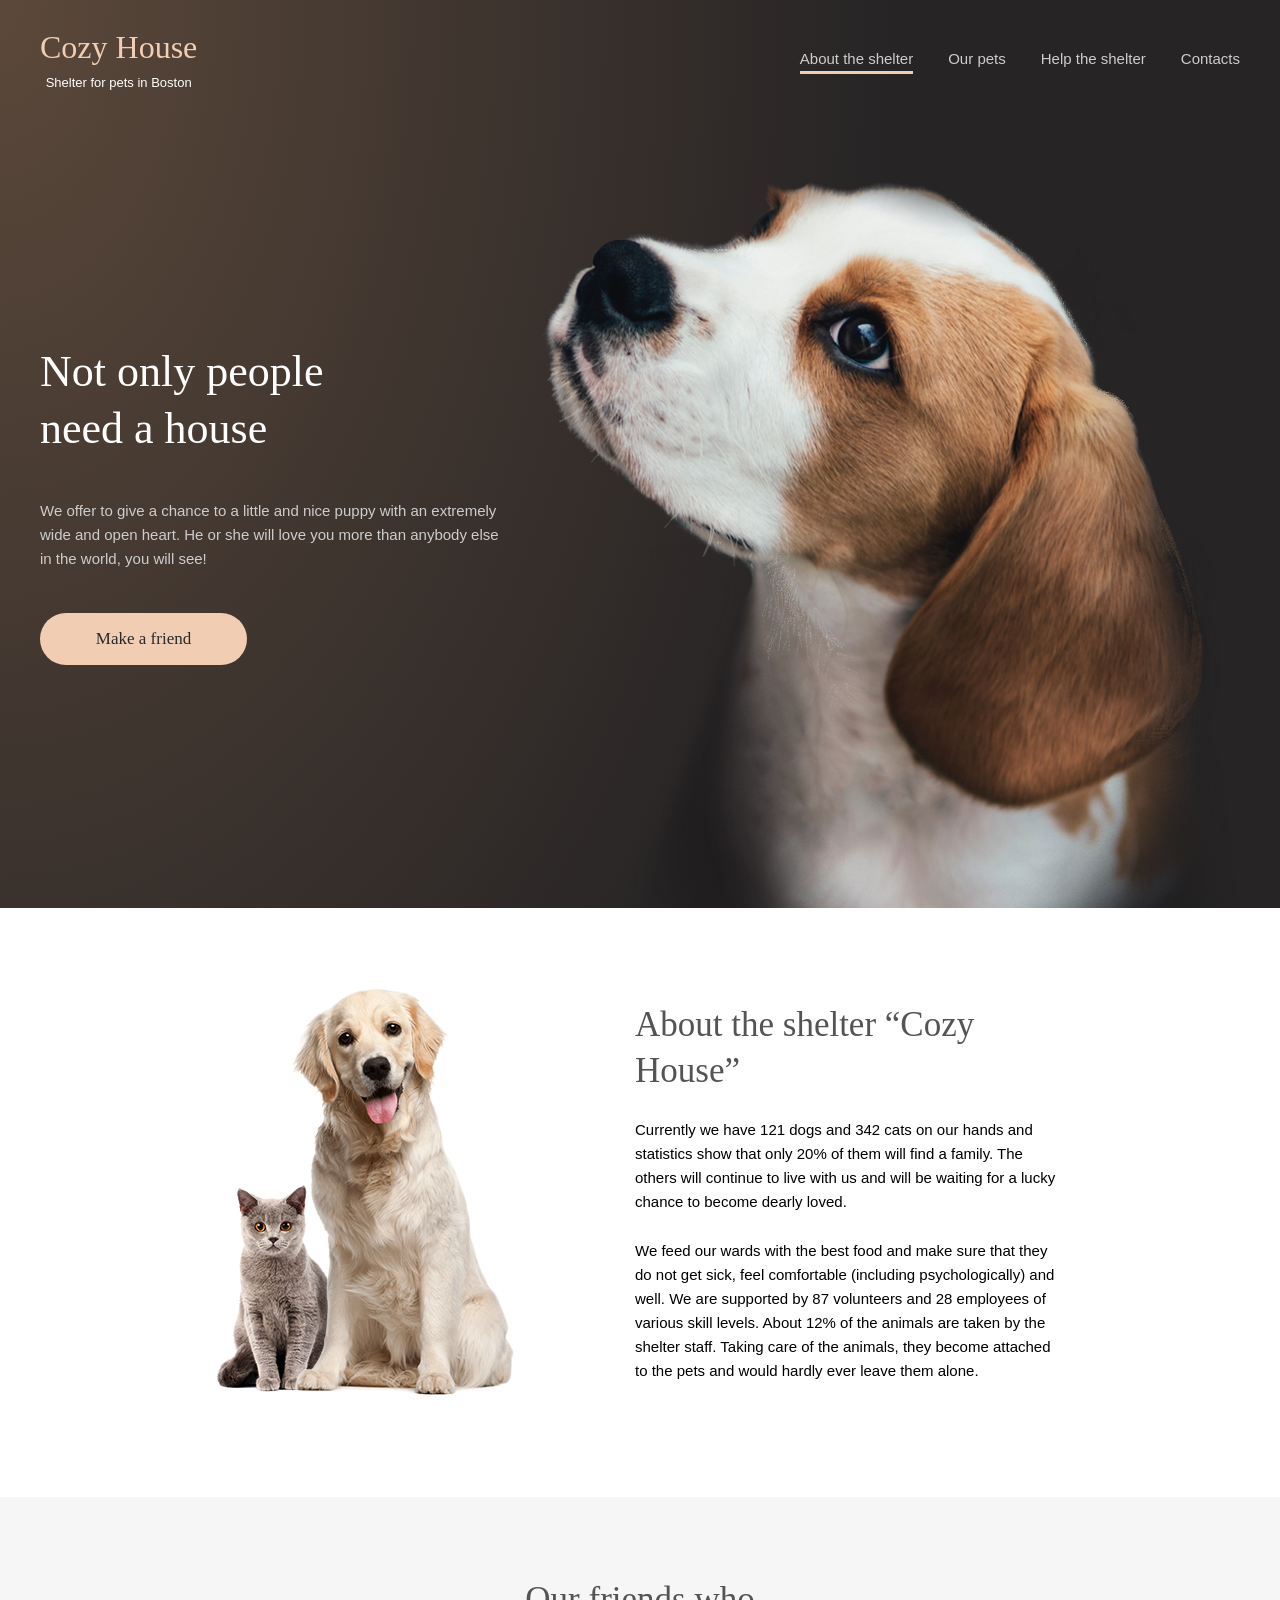
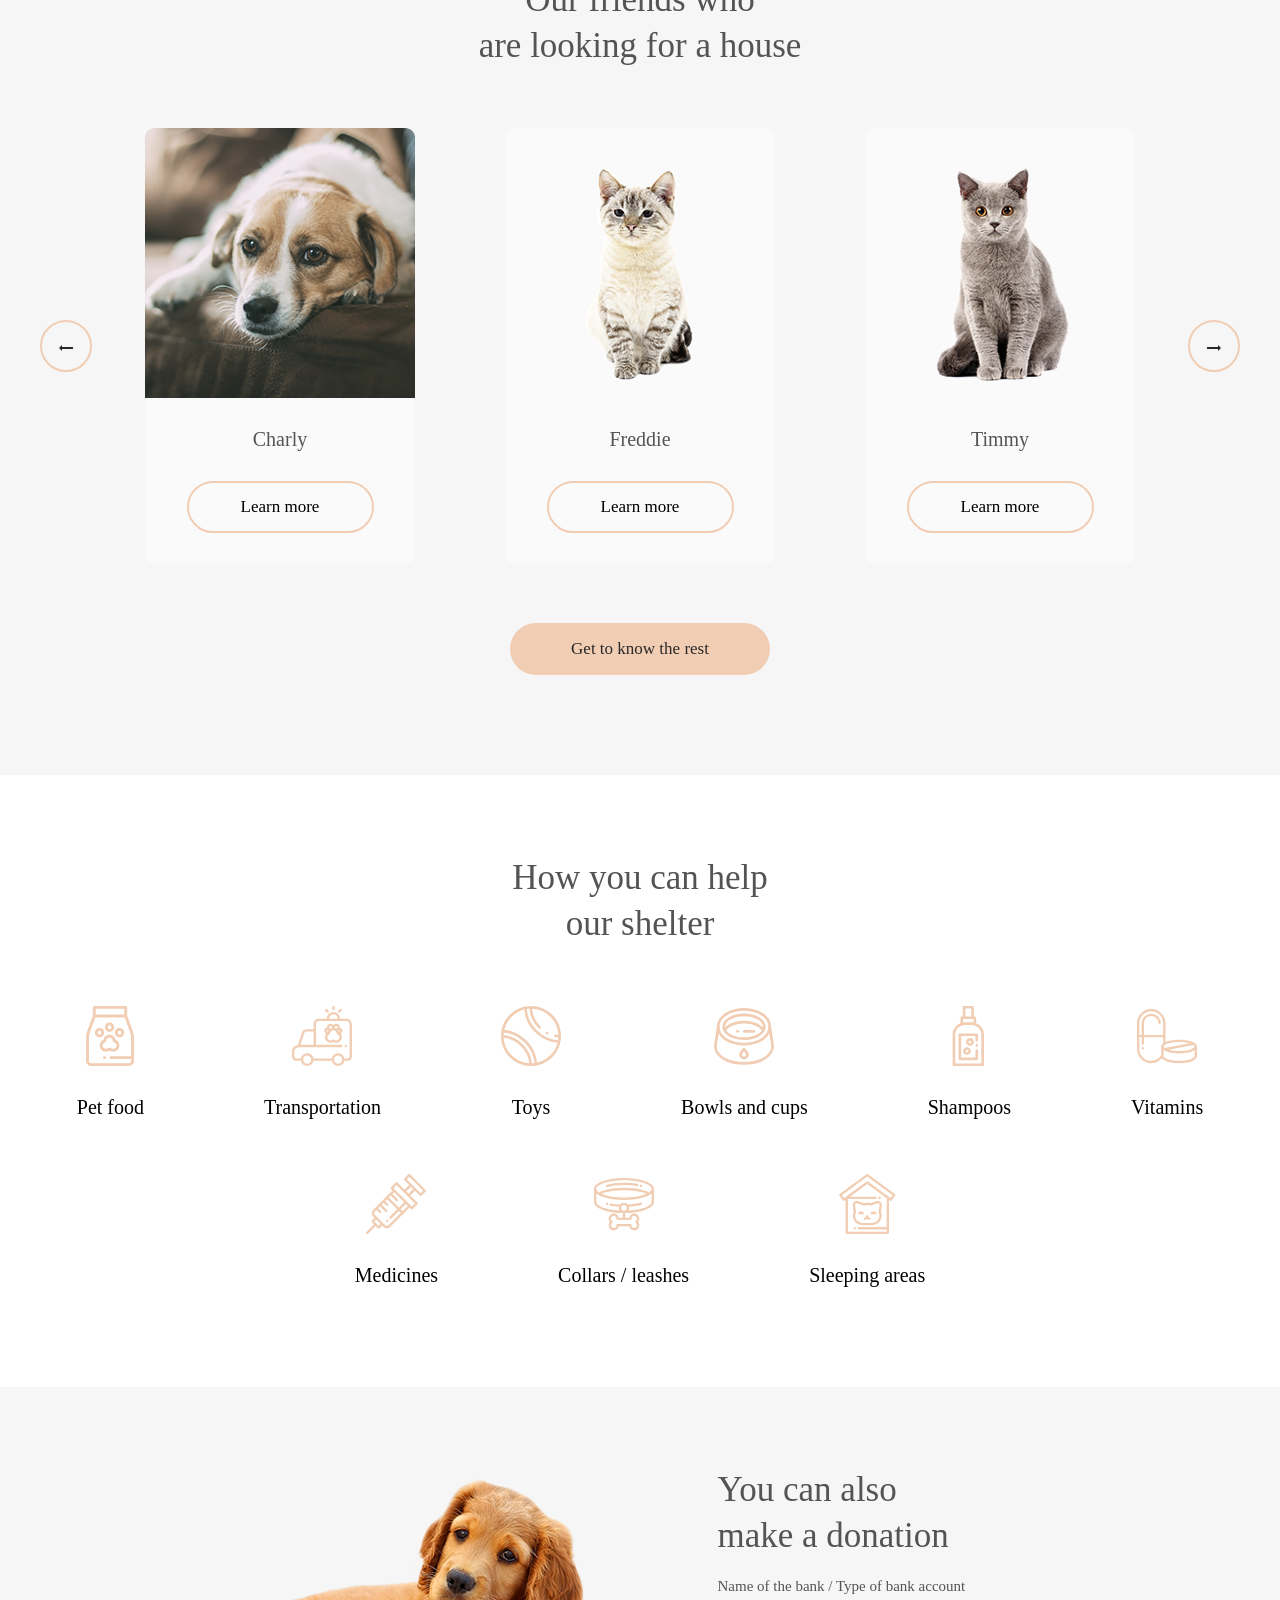
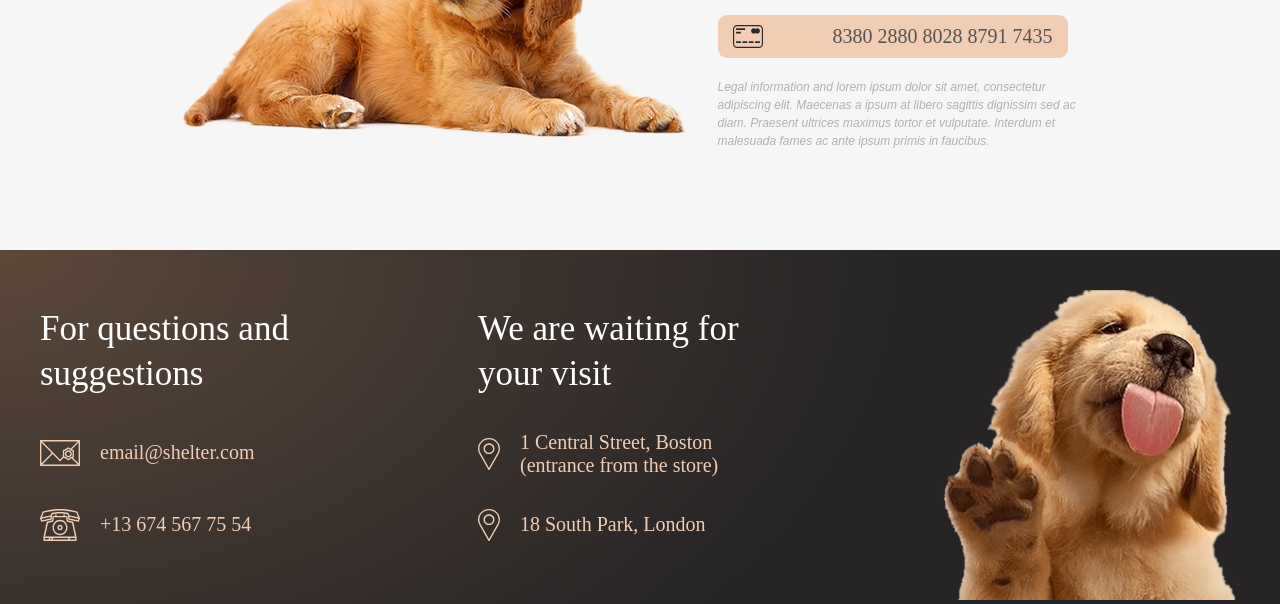
==== shelter/index.html @ b2279470 "fix: burger position updated with Perfect Pixel" ====
<!DOCTYPE html>
<html lang="en">

<head>
    <meta charset="UTF-8">
    <meta name="viewport" content="width=device-width, initial-scale=1.0">
    <title>Home | Shelter (Pavel Halanin)</title>
    <meta name="description" content="Shelter (Pavel Halanin)">
    <meta name="keywords" content="Shelter (Pavel Halanin)">

    <!-- < < < < < < < < FAVICON -->

    <!-- OG -->
    <meta property="og:site_name" content="Shelter (Pavel Halanin)">
    <meta property="og:type" content="website">
    <meta property="og:url" content="/RSSchool_2026Q2_Stage0.5__shelter/shelter/">
    <meta property="og:image" content="./assets/favicon/favicon_256.jpg">
    <meta property="og:title" content="Shelter (Pavel Halanin)">
    <meta property="og:description" content="Shelter (Pavel Halanin)">

    <!-- Twitter -->
    <meta property="twitter:card" content="summary">
    <meta property="twitter:image" content="./assets/favicon/favicon_256.jpg">
    <meta property="twitter:title" content="Shelter (Pavel Halanin)">
    <meta property="twitter:description" content="Shelter (Pavel Halanin)">

    <!-- Facebook -->
    <link rel="image_src" href="./assets/favicon/favicon_256.jpg">

    <!-- Apple -->
    <link rel="apple-touch-icon" sizes="57x57" href="./assets/favicon/favicon_57.png">
    <link rel="apple-touch-icon" sizes="60x60" href="./assets/favicon/favicon_60.png">
    <link rel="apple-touch-icon" sizes="72x72" href="./assets/favicon/favicon_72.png">
    <link rel="apple-touch-icon" sizes="76x76" href="./assets/favicon/favicon_76.png">
    <link rel="apple-touch-icon" sizes="114x114" href="./assets/favicon/favicon_114.png">
    <link rel="apple-touch-icon" sizes="120x120" href="./assets/favicon/favicon_120.png">
    <link rel="apple-touch-icon" sizes="144x144" href="./assets/favicon/favicon_144.png">
    <link rel="apple-touch-icon" sizes="152x152" href="./assets/favicon/favicon_152.png">
    <link rel="apple-touch-icon" sizes="180x180" href="./assets/favicon/favicon_180.png">

    <meta name="apple-mobile-web-app-title" content="Shelter (Pavel Halanin)">

    <link rel="apple-touch-icon-precomposed" href="./assets/favicon/favicon_152.png" sizes="152x152">
    <link rel="apple-touch-icon-precomposed" href="./assets/favicon/favicon_120.png" sizes="120x120">
    <link rel="apple-touch-icon-precomposed" href="./assets/favicon/favicon_76.png" sizes="76x76">
    <link rel="apple-touch-icon-precomposed" href="./assets/favicon/favicon_57.png">

    <!-- Safari -->
    <link rel="mask-icon" href="./assets/favicon/favicon.svg" color="#5bbad5">

    <!--favicon-->

    <link rel="icon" type="image/png" sizes="192x192" href="./assets/favicon/favicon_192.png">
    <link rel="icon" type="image/png" sizes="96x96" href="./assets/favicon/favicon_96.png">
    <link rel="icon" type="image/png" sizes="32x32" href="./assets/favicon/favicon_32.png">
    <link rel="icon" type="image/png" sizes="16x16" href="./assets/favicon/favicon_16.png">
    <link rel="icon" type="image/svg+xml" href="./assets/favicon/favicon.svg">
    <link rel="shortcut icon" type="image/vnd.microsoft.icon" href="./assets/favicon/favicon.svg">
    <meta name="application-name" content="Shelter (Pavel Halanin)">
    <link rel="icon" type="image/x-icon" href="./assets/favicon/favicon.ico">

    <!-- PWA -->
    <link rel="manifest" href="./assets/favicon/manifest.webmanifest">
    <meta name="theme-color" content="#f8f9fa">

    <!-- Microsoft -->
    <meta name="msapplication-config" content="./assets/favicon/ieconfig.xml">
    <meta name="msapplication-TileColor" content="#2d89ef">
    <meta name="msapplication-TileImage" content="./assets/favicon/favicon_144.png">

    <!-- FAVICON > > > > > > > > -->

    <link rel="stylesheet" href="./css/global.css?nocache=2026-06-21_01-40">
    <link rel="stylesheet" href="./css/colors.css?nocache=2026-06-21_01-40">
    <link rel="stylesheet" href="./css/assets.css?nocache=2026-06-29_02-30">

    <link rel="stylesheet" href="./css/media/0320px/1__header.css?nocache=2026-06-29-03-10">
    <link rel="stylesheet" href="./css/media/0768px/1__header.css?nocache=2026-06-29-02-50">
    <link rel="stylesheet" href="./css/media/1280px/1__header.css?nocache=2026-06-29-02-50">

    <link rel="stylesheet" href="./css/media/0320px/2__start_screen__section.css?nocache=2026-06-21_01-40">
    <link rel="stylesheet" href="./css/media/0768px/2__start_screen__section.css?nocache=2026-06-21_01-40">
    <link rel="stylesheet" href="./css/media/1280px/2__start_screen__section.css?nocache=2026-06-21_01-40">

    <link rel="stylesheet" href="./css/media/0320px/3__about_section.css?nocache=2026-06-21_01-40">
    <link rel="stylesheet" href="./css/media/0768px/3__about_section.css?nocache=2026-06-21_01-40">
    <link rel="stylesheet" href="./css/media/1280px/3__about_section.css?nocache=2026-06-21_01-40">

    <link rel="stylesheet" href="./css/media/0320px/4__pets_section.css?nocache=2026-06-21_01-40">
    <link rel="stylesheet" href="./css/media/0768px/4__pets_section.css?nocache=2026-06-21_01-40">
    <link rel="stylesheet" href="./css/media/1280px/4__pets_section.css?nocache=2026-06-29_00-15">

    <link rel="stylesheet" href="./css/media/0320px/5__help_section.css?nocache=2026-06-21_01-40">
    <link rel="stylesheet" href="./css/media/0768px/5__help_section.css?nocache=2026-06-21_01-40">
    <link rel="stylesheet" href="./css/media/1280px/5__help_section.css?nocache=2026-06-21_01-40">

    <link rel="stylesheet" href="./css/media/0320px/6__donation_section.css?nocache=2026-06-21_01-40">
    <link rel="stylesheet" href="./css/media/0768px/6__donation_section.css?nocache=2026-06-21_01-40">
    <link rel="stylesheet" href="./css/media/1280px/6__donation_section.css?nocache=2026-06-21_01-40">

    <link rel="stylesheet" href="./css/media/0320px/7__footer.css?nocache=2026-06-21_01-40">
    <link rel="stylesheet" href="./css/media/0768px/7__footer.css?nocache=2026-06-21_01-40">
    <link rel="stylesheet" href="./css/media/1280px/7__footer.css?nocache=2026-06-21_01-40">

    <link rel="stylesheet" href="./css/media/0320px/9__modal.css?nocache=2026-06-29_00-15">
    <link rel="stylesheet" href="./css/media/0768px/9__modal.css?nocache=2026-06-29_00-15">
    <link rel="stylesheet" href="./css/media/1280px/9__modal.css?nocache=2026-06-29_00-15">

    <link rel="preconnect" href="https://fonts.googleapis.com">
    <link rel="preconnect" href="https://fonts.gstatic.com" crossorigin>
    <link href="https://fonts.googleapis.com/css2?family=Noto+Sans+Georgian:wght@100..900&display=swap"
        rel="stylesheet">
</head>

<body>
    <section class="main_section">
        <header class="header" id="header">
            <div class="header__content">
                <!-- Task: On the Main page Empty links: the logo -->
                <a class="header__logo" href="">
                    <h1 class="header__logo_title">Cozy House</h1>
                    <div class="header__logo_subtitle">Shelter for pets in Boston</div>
                </a>
                <button class="header__burger_menu" onclick="ShelterBurger.openOrClose()">
                    <span></span>
                    <span></span>
                    <span></span>
                </button>
                <script src="./js/ShelterBurger.js?nocache=2026-06-29-02-50"></script>
                <button class="header__nav_menu_overlay" onclick="ShelterBurger.openOrClose()"></button>
                <nav class="header__nav_menu">
                    <ul>
                        <li>
                            <button disabled class="header__nav_menu_element--active assets__paragraph_I" onclick="ShelterBurger.openOrClose()">
                                About the shelter
                            </button>
                        </li>
                        <li>
                            <a class="assets__paragraph_I" href="./pets" onclick="ShelterBurger.openOrClose()">
                                Our pets
                            </a>
                        </li>
                        <li>
                            <a class="assets__paragraph_I" href="#help" onclick="ShelterBurger.openOrClose()">
                                Help the shelter
                            </a>
                        </li>
                        <li>
                            <a class="assets__paragraph_I" href="#contacts" onclick="ShelterBurger.openOrClose()">
                                Contacts
                            </a>
                        </li>
                    </ul>
                </nav>
            </div>
        </header>
        <section class="start_screen__section">
            <div class="start_screen__wrapper">
                <div class="start_screen__content">
                    <h2 class="start_screen__h2">
                        <span>Not only people</span>
                        <span>need a house</span>
                    </h2>
                    <p class="start_screen__p assets__paragraph_I">We offer to give a chance to a little and nice puppy
                        with
                        an extremely wide and open heart. He or she will love you more than anybody else in the world,
                        you
                        will see!</p>
                    <a class="start_screen__button" href="#friend">Make a friend</a>
                </div>
                <div class="start_screen__puppy">
                    <img src="./assets/main_sections/start-screen-puppy.png" alt="">
                </div>
            </div>
        </section>
    </section>
    <section id="about" class="about__wrapper">
        <div class="about__wrapper_content">

            <div class="about__content">
                <h2 class="about__h">
                    <span>About the shelter</span>
                    <span>“Cozy House”</span>
                </h2>
                <div class="assets__paragraph_I">Currently we have 121 dogs and 342 cats on our hands and statistics
                    show that
                    only 20% of them will find a family. The others will continue to live with us and will be
                    waiting
                    for a lucky chance to become dearly loved.</div>
                <div class="assets__paragraph_I">We feed our wards with the best food and make sure that they do not
                    get sick,
                    feel comfortable (including psychologically) and well. We are supported by 87 volunteers and 28
                    employees of various skill levels. About 12% of the animals are taken by the shelter staff.
                    Taking
                    care of the animals, they become attached to the pets and would hardly ever leave them alone.
                </div>
            </div>
            <div class="about__pets">
                <img src="./assets/about_section/pets.png" alt="">
            </div>
        </div>
    </section>
    <section class="pets__section" id="friend">
        <div class="pets__wrapper_content">
            <h2 class="pets__h3">Our friends who <br> are looking for a house</h2>
            <div class="pets__slider">
                <div class="pets__slider_cards" id="main_pets_slider">
                   
                </div>
                <div class="pets__slider_arrows">
                    <div class="pets__slider_arrow_button_block">
                        <button class="pets__slider_arrow_button" onclick="ShelterMainSlider.left()">
                            <svg width="14" height="6" viewBox="0 0 14 6" fill="none"
                                xmlns="http://www.w3.org/2000/svg">
                                <path d="M14 2V4H3V6L0 3L3 0V2H14Z" fill="#292929" />
                            </svg>
                        </button>
                    </div>
                    <div class="pets__slider_arrow_button_block">
                        <button class="pets__slider_arrow_button" onclick="ShelterMainSlider.left()">
                            <svg width="14" height="6" viewBox="0 0 14 6" fill="none"
                                xmlns="http://www.w3.org/2000/svg">
                                <path d="M0 4V2L11 2V0L14 3L11 6V4L0 4Z" fill="#292929" />
                            </svg>
                        </button>
                    </div>
                </div>
            </div>
            <a class="pets__button" href="./pets/">
                Get to know the rest
            </a>
        </div>
        <script src="./js/ShelterMainSlider.js?nocache=2026-06-28_22-40"></script>
        <script src="./js/ShelterModal.js?nocache=2026-06-28_22-30"></script>
        <script>
            ShelterMainSlider.left();
        </script>
    </section>
    <section id="help" class="help__wrapper">
        <div class="help__wrapper_content">
            <h2 class="help__h3">How you can help <br> our shelter</h2>
            <div class="help__list">
                <ul>
                    <li>
                        <div class="help__list_image_block">
                            <img src="./assets/help_section/icon-pet-food.svg" alt="">
                        </div>
                        <span class="help__list_text">Pet food</span>
                    </li>
                    <li>
                        <div class="help__list_image_block">
                            <img src="./assets/help_section/icon-transportation.svg" alt="">
                        </div>
                        <span class="help__list_text">Transportation</span>
                    </li>
                    <li>
                        <div class="help__list_image_block">
                            <img src="./assets/help_section/icon-toys.svg" alt="">
                        </div>
                        <span class="help__list_text">Toys</span>
                    </li>
                    <li>
                        <div class="help__list_image_block">
                            <img src="./assets/help_section/icon-bowls-and-cups.svg" alt="">
                        </div>
                        <span class="help__list_text">Bowls and cups</span>
                    </li>
                    <li>
                        <div class="help__list_image_block">
                            <img src="./assets/help_section/icon-shampoos.svg" alt="">
                        </div>
                        <span class="help__list_text">Shampoos</span>
                    </li>
                    <li>
                        <div class="help__list_image_block">
                            <img src="./assets/help_section/icon-vitamins.svg" alt="">
                        </div>
                        <span class="help__list_text">Vitamins</span>
                    </li>
                    <li>
                        <div class="help__list_image_block">
                            <img src="./assets/help_section/icon-medicines.svg" alt="">
                        </div>
                        <span class="help__list_text">Medicines</span>
                    </li>
                    <li>
                        <div class="help__list_image_block">
                            <img src="./assets/help_section/icon-collars-leashes.svg" alt="">
                        </div>
                        <span class="help__list_text">Collars / leashes</span>
                    </li>
                    <li>
                        <div class="help__list_image_block">
                            <img src="./assets/help_section/icon-sleeping-area.svg" alt="">
                        </div>
                        <span class="help__list_text">Sleeping areas</span>
                    </li>
                </ul>
            </div>
        </div>
    </section>
    <section class="donation__wrapper">
        <div class="donation__wrapper_content">

            <div class="donation__content">
                <h2 class="donation__h assets__h3">You can also <br>make a donation</h2>
                <div class="donation__subh">Name of the bank / Type of bank account</div>
                <!-- Task: On the Main page Empty links: the bank card number in the In addition block -->
                <a class="donation__button" href="">
                    <img src="./assets/donation_section/credit-card.svg" alt="">
                    <span>
                        8380 2880 8028 8791 7435
                    </span>
                </a>
                <div class="donation__text">
                    <i>Legal information and lorem ipsum dolor sit amet, consectetur adipiscing
                        elit. Maecenas a ipsum at libero sagittis dignissim sed ac diam. Praesent ultrices maximus
                        tortor et
                        vulputate. Interdum et malesuada fames ac ante ipsum primis in faucibus.</i>
                </div>
            </div>
            <div class="donation__donation_dog">
                <img src="./assets/donation_section/donation-dog.png" alt="">
            </div>
        </div>
    </section>
    <footer id="contacts" class="footer">
        <div class="footer__wraper_content">
            <div class="footer__contacts">
                <h2 class="footer__contacts_h assets__h3">For questions and suggestions</h2>
                <a class="footer__contacts_element assets__h4" href="mailto:email@shelter.com">
                    <img src="./assets/footer/icon-email.svg" alt="">
                    <span class="assets__h4">email@shelter.com</span>
                </a>
                <a class="footer__contacts_element assets__h4" href="tel:+136745677554">
                    <img src="./assets/footer/icon-phone.svg" alt="">
                    <span class="assets__h4">+13 674 567 75 54</span>
                </a>
            </div>
            <div class="footer__locations">
                <h2 class="footer__locations_h assets__h3">We are waiting for your visit</h2>
                <a class="footer__locations_element" target="_blank" href="https://maps.app.goo.gl/LR3DLL6KNnWQ1ZRd8">
                    <img src="./assets/footer/icon-marker.svg" alt="">
                    <span class="assets__h4">1 Central Street, Boston (entrance from the store)</span>
                </a>
                <a class="footer__locations_element" target="_blank" href="https://maps.app.goo.gl/MeHk4X1EKdm36FYg6">
                    <img src="./assets/footer/icon-marker.svg" alt="">
                    <span class="assets__h4">18 South Park, London</span>
                </a>
            </div>
            <div class="footer__puppy">
                <img src="./assets/footer/footer-puppy.png" alt="">
            </div>
        </div>
    </footer>
    <script src="./index.js?nocache=2026-06-16_20-55"></script>
</body>

</html>
---- shelter/css/global.css ----
html {
  width: 100%;
  height: 100%;
  scroll-behavior: smooth;
}

body {
  width: 100%;
  height: 100%;
  margin: 0;
}

.global__content {
  width: 1200px;
  margin: 0 auto;
}

a,
button {
  transition: all 0.5s ease-in-out;
}

a:hover,
button:hover {
  transition: all 0.5s ease-in-out;
  cursor: pointer;
}
---- shelter/css/colors.css ----
:root {
  --color-primary: #f1cdb3;
  --color-primary-light: #fddcc4;
  --color-light-s: #fafafa;
  --color-light-xl: #ffffff;
  --color-light-l: #f6f6f6;
  --color-dark-s: #cdcdcd;
  --color-dark-m: #b2b2b2;
  --color-dark-l: #545454;
  --color-dark-3xl: #292929;
}
---- shelter/css/assets.css ----
/* 
https://github.com/rolling-scopes-school/tasks/blob/master/stage0.5%20Bootcamp/tasks/shelter/shelter.md
https://www.figma.com/file/Yk6EnbY63FyG2PJTFkJDMh/shelter
*/

:root {
  /* h2 */
  --h2--font-family: Georgia;
  --h2--font-weight: 400;
  --h2--font-size: 44px;
  --h2--leading-trim: NONE;
  --h2--line-height: 130%;
  --h2--letter-spacing: 0%;
  --h2--vertical-align: middle;
  /* h3 */
  --h3--font-family: Georgia;
  --h3--font-weight: 400;
  --h3--font-size: 35px;
  --h3--leading-trim: NONE;
  --h3--line-height: 130%;
  --h3--letter-spacing: 6%;
  --h3--vertical-align: middle;
  /* h3 mobile */
  --h3-mobile--font-family: Georgia;
  --h3-mobile--font-weight: 400;
  --h3-mobile--font-size: 25px;
  --h3-mobile--line-height: 130%;
  --h3-mobile--letter-spacing: 6%;
  /* h4 */
  --h4--font-family: Georgia;
  --h4--font-weight: 400;
  --h4--font-size: 20px;
  --h4--leading-trim: NONE;
  --h4--line-height: 115%;
  --h4--letter-spacing: 6%;
  --h4--vertical-align: middle;
  /* h5 */
  --h5--font-family: Georgia;
  --h5--font-weight: 400;
  --h5--font-size: 15px;
  --h5--leading-trim: NONE;
  --h5--line-height: 110%;
  --h5--letter-spacing: 6%;
  --h5--text-align: center;
  --h5--vertical-align: middle;
  /* p mobile */
  --p-mobile--font-family: Arial;
  --p-mobile--font-weight: 400;
  --p-mobile--font-size: 32px;
  --p-mobile--line-height: 160%;
  --p-mobile--letter-spacing: 0px;
}

.assets__paragraph_I {
  font-family: Arial;
  font-weight: 400;
  font-size: 15px;
  line-height: 160%;
  letter-spacing: 0;

  margin: 0;
  padding: 0;
}

.assets__h2 {
  font-family: Georgia;
  font-weight: 400;
  font-size: 44px;
  line-height: 130%;
  letter-spacing: 0%;

  margin: 0;
  padding: 0;
}

.assets__h3 {
  font-family: Georgia;
  font-weight: 400;
  font-size: 35px;
  line-height: 130%;
  letter-spacing: 6%;

  margin: 0;
  padding: 0;
}

.assets__h4 {
  font-family: Georgia;
  font-weight: 400;
  font-size: 20px;
  line-height: 115%;
  letter-spacing: 6%;

  margin: 0;
  padding: 0;
}

.assets__h5 {
  font-family: Georgia;
  font-size: 15px;
  line-height: 110%;
  letter-spacing: 6%;

  margin: 0;
  padding: 0;
}

.assets__button_secondary {
  width: 207px;
  height: 52px;
  border: 2px solid var(--color-primary);
  border-radius: 100px;
  background-color: transparent;

  font-family: Georgia;
  font-size: 17px;
  line-height: 130%;
  letter-spacing: 6%;

  transition: 0.5s all ease-in-out;
}

.assets__button_secondary:hover {
  background-color: var(--color-primary-light);
  border-color: var(--color-primary-light);
}

.assets__button_primary {
  all: unset;

  display: flex;
  justify-content: center;
  align-items: center;

  width: 207px;
  height: 52px;
  border: 2px solid var(--color-primary);
  border-radius: 100px;
  background-color: var(--color-primary);
  color: var(--color-dark-3xl);

  font-family: Georgia;
  font-weight: 400;
  font-size: 17px;
  line-height: 130%;
  letter-spacing: 6%;

  transition: 0.5s all ease-in-out;
  text-decoration: none;
}

button.assets__button_primary {
  width: calc(207px - 2px * 2);
}

.assets__button_primary:hover {
  cursor: pointer;
  background-color: var(--color-primary-light);
  border-color: var(--color-primary-light);
}
---- shelter/css/media/0320px/1__header.css ----
@media screen and (max-width: 767.5px) {
  .main_section {
    background:
      url(../../../assets/main_sections/start-screen-gradient-background.png) 0%
        0% / 110px 110px repeat,
      /* url(../../../assets/main_sections/start-screen-background.png), */
        radial-gradient(70% 160% at 0% 0%, #5b483a 0%, #262425 100%);
  }

  body[data-is-menu-opened="true"] {
    overflow: hidden;
  }

  .header > div {
    display: flex;
    justify-content: space-between;
    align-items: center;
  }

  .header__content {
    width: 280px;
    margin: 0 auto;
  }

  .header__logo {
    width: 186px;
    height: 60px;
    text-decoration: none;

    display: flex;
    flex-direction: column;
    gap: 10px;
  }

  .header__nav_menu {
    position: fixed;

    top: 0;
    right: -300vw;
    transition: all 1s ease-in-out;

    background-color: var(--color-dark-3xl);
    width: 320px;
    height: 100%;

    display: flex;
    justify-content: center;
    align-items: center;
  }

  .header__nav_menu > ul {
    margin: 0;
    padding: 0;

    display: flex;
    flex-direction: column;
    gap: 40px;
    align-items: center;
  }

  .header__nav_menu > ul > li {
    list-style-type: none;
  }

  .header__nav_menu > ul > li > a,
  .header__nav_menu > ul > li > button {
    font-family: var(--p-mobile--font-family);
    font-weight: var(--p-mobile--font-weight);
    font-size: var(--p-mobile--font-size);
    line-height: var(--p-mobile--line-height);
    letter-spacing: var(--p-mobile--letter-spacing);
    color: var(--color-dark-s);
    text-decoration: none;

    background-color: transparent;
    border: none;
  }

  .header__nav_menu > ul > li > button {
    border-bottom: 3px solid var(--color-primary);
  }

  body[data-is-menu-opened="true"] .header__nav_menu {
    z-index: 20;
    top: 0;
    right: 0;
  }

  .header__logo_title {
    font-family: Georgia;
    font-size: 32px;
    font-weight: 400;
    line-height: 110%;
    letter-spacing: 6%;
    color: var(--color-primary);

    margin: 0;
    padding: 0;
  }

  .header__logo_subtitle {
    font-family: Arial;
    font-size: 13px;
    letter-spacing: 10%;
    color: var(--color-light-xl);
    padding-left: 4px;
  }

  .header__burger_menu {
    width: 30px;
    height: 30px;
    border: none;
    background-color: transparent;

    display: flex;
    flex-direction: column;
    justify-content: center;
    gap: 8px;
    padding: 0;
    z-index: 30;
  }

  body[data-is-menu-opened="true"] .header__burger_menu {
    position: fixed;
    top: 30px;
    right: 20px;
    transform: rotate(90deg);
    transition: all 1.5s ease-in-out;
  }

  .header__burger_menu > span {
    width: 30px;
    height: 2px;
    background-color: var(--color-primary);
  }

  .header[data-is-home="false"] .header__burger_menu > span {
    background-color: black;
  }

  body[data-is-menu-opened="true"] .header__burger_menu > span {
    background-color: var(--color-primary) !important;
  }

  .header__nav_menu_overlay {
    position: fixed;
    z-index: 10;
    transition: all 1s ease-in-out;

    top: 0;
    left: -300vw;

    width: 100%;
    height: 100%;

    background-color: transparent;
    border: none;
    padding: 0;
    margin: 0;
  }

  body[data-is-menu-opened="true"] .header__nav_menu_overlay {
    background-color: #29292999;

    top: 0;
    left: 0;
    transition: all 1s ease-in-out;
  }
}
---- shelter/css/media/0768px/1__header.css ----
@media screen and (min-width: 768px) and (max-width: 1279.5px) {
  .main_section {
    background:
      url(../../../assets/main_sections/start-screen-gradient-background.png) 0%
        0% / 110px 110px repeat,
      /* url(../../../assets/main_sections/start-screen-background.png), */
        radial-gradient(70% 160% at 0% 0%, #5b483a 0%, #262425 100%);
  }

  .header__content {
    width: 708px;
    height: 60px;
    overflow: hidden;
    margin: 0 auto;

    display: flex;
    justify-content: space-between;
  }

  .header__logo {
    width: 186px;
    height: 60px;
    text-decoration: none;

    display: flex;
    flex-direction: column;
    gap: 10px;
  }

  .header__logo_title {
    font-family: Georgia;
    font-size: 32px;
    font-weight: 400;
    line-height: 110%;
    letter-spacing: 6%;
    color: var(--color-primary);

    margin: 0;
    padding: 0;
  }

  .header__logo_subtitle {
    font-family: Arial;
    font-size: 13px;
    letter-spacing: 10%;
    color: var(--color-light-xl);
    padding-left: 4px;
  }

  .header__burger_menu {
    display: none;
  }

  .header__nav_menu_overlay {
    display: none;
  }

  .header__nav_menu {
    display: flex;
    align-items: center;
  }

  .header__nav_menu > ul {
    margin: 0;
    padding: 0;

    display: flex;
    gap: 35px;
  }

  .header__nav_menu > ul > li {
    list-style-type: none;
  }

  .header__nav_menu > ul > li > a,
  .header__nav_menu > ul > li > button {
    display: block;
    text-decoration: none;
    color: var(--color-dark-s);
    background-color: transparent;
    border: 0 solid transparent;

    cursor: pointer;
  }

  .header[data-is-home="false"] .header__nav_menu > ul > li > a,
  .header[data-is-home="false"] .header__nav_menu > ul > li > button {
    color: var(--color-dark-l);
  }

  .header__nav_menu_element--active {
    cursor: default !important;
    border-bottom: 3px solid var(--color-primary) !important;
  }
}
---- shelter/css/media/1280px/1__header.css ----
@media screen and (min-width: 1280px) {
  .main_section {
    height: 908px;
    background:
      url(../assets/main_sections/start-screen-gradient-background.png) 0% 0% /
        110px 110px repeat,
      /* url(../assets/main_sections/start-screen-background.png), */
        radial-gradient(70% 160% at 0% 0%, #5b483a 0%, #262425 100%);
  }

  .header__content {
    display: flex;
    justify-content: space-between;

    width: 1200px;
    margin: 0 auto;
  }

  /* logo */

  .header__logo {
    display: flex;
    flex-direction: column;
    align-items: center;
    gap: 10px;

    max-width: 186px;
    text-decoration: none;
  }

  .header__logo_title {
    font-family: Georgia;
    font-size: 32px;
    font-weight: 400;
    line-height: 110%;
    letter-spacing: 6%;
    color: var(--color-primary);

    margin: 0;
    padding: 0;
  }

  .header__logo_subtitle {
    font-family: Arial;
    font-size: 13px;
    letter-spacing: 10%;
    color: var(--color-light-xl);
  }

  .header__burger_menu {
    display: none;
  }

  .header__nav_menu_overlay {
    display: none;
  }

  /* nav menu */

  .header__nav_menu {
    display: flex;
    align-items: center;
  }

  .header__nav_menu > ul {
    margin: 0;
    padding: 0;

    display: flex;
    gap: 35px;
  }

  .header__nav_menu > ul > li {
    list-style-type: none;
  }

  .header__nav_menu > ul > li > a,
  .header__nav_menu > ul > li > button {
    display: block;
    text-decoration: none;
    color: var(--color-dark-s);
    background-color: transparent;
    border: 0 solid transparent;

    cursor: pointer;
  }

  .header[data-is-home="false"] .header__nav_menu > ul > li > a,
  .header[data-is-home="false"] .header__nav_menu > ul > li > button {
    color: var(--color-dark-l);
  }

  .header__nav_menu_element--active {
    cursor: default !important;
    border-bottom: 3px solid var(--color-primary) !important;
  }
}

.header {
  height: 60px;
  margin: 0 auto;
  padding: 30px 0;
}

.header[data-is-home="false"] .header__logo_title {
  color: var(--color-dark-l);
}

.header[data-is-home="false"] .header__logo_subtitle {
  color: var(--color-dark-l);
}

.header__logo > .header__logo_title {
  transition: all 0.5s ease-in-out;
}

.header__logo:hover > .header__logo_title {
  transition: all 0.5s ease-in-out;
  color: var(--color-primary-light);
}
---- shelter/css/media/0320px/2__start_screen__section.css ----
@media screen and (max-width: 767.5px) {
  .start_screen__section {
    padding-top: 30px;
  }

  .start_screen__content {
    width: 300px;
    margin: 0 auto;

    display: flex;
    flex-direction: column;
    gap: 42px;
  }

  .start_screen__h2 {
    margin: 0 auto;
    color: var(--color-light-xl);

    font-family: var(--h3-mobile--font-family);
    font-weight: var(--h3-mobile--font-weight);
    font-size: var(--h3-mobile--font-size);
    line-height: var(--h3-mobile--line-height);
    letter-spacing: var(--h3-mobile--letter-spacing);

    margin: 0;
    padding: 0;

    display: flex;
    flex-direction: column;
    align-items: center;
  }

  .start_screen__h2 > span {
    display: block;
  }

  .start_screen__p {
    color: var(--color-dark-s);
    text-align: center;
  }

  .start_screen__button {
    margin: 0 auto;

    display: flex;
    justify-content: center;
    align-items: center;

    width: 207px;
    height: 52px;
    border: 0;
    border-radius: 100px;
    background-color: var(--color-primary);
    color: var(--color-dark-3xl);

    font-family: Georgia;
    font-weight: 400;
    font-size: 17px;
    line-height: 130%;
    letter-spacing: 6%;

    transition: 0.5s all ease-in-out;
    text-decoration: none;
  }

  .start_screen__puppy {
    padding-top: 105px;
    width: 300px;
    margin: 0 auto;

    display: flex;
    justify-content: end;
    align-items: end;
  }

  .start_screen__puppy > img {
    width: 260px;
  }
}
---- shelter/css/media/0768px/2__start_screen__section.css ----
@media screen and (min-width: 768px) and (max-width: 1279.5px) {
  .start_screen__section {
    padding-top: 30px;
  }

  .start_screen__content {
    width: 460px;
    margin: 0 auto;

    display: flex;
    flex-direction: column;
    gap: 42px;
  }

  .start_screen__h2 {
    margin: 0 auto;
    color: var(--color-light-xl);

    font-family: var(--h2--font-family);
    font-weight: var(--h2--font-weight);
    font-size: var(--h2--font-size);
    line-height: var(--h2--line-height);
    letter-spacing: var(--h2--letter-spacing);

    margin: 0;
    padding: 0;
  }

  .start_screen__h2 > span {
    display: block;
  }

  .start_screen__p {
    color: var(--color-dark-s);
    /* text-align: center; */
  }

  .start_screen__button {
    margin: 0 auto;

    display: flex;
    justify-content: center;
    align-items: center;

    width: 207px;
    height: 52px;
    border: 0;
    border-radius: 100px;
    background-color: var(--color-primary);
    color: var(--color-dark-3xl);

    font-family: Georgia;
    font-weight: 400;
    font-size: 17px;
    line-height: 130%;
    letter-spacing: 6%;

    transition: 0.5s all ease-in-out;
    text-decoration: none;
  }

  .start_screen__puppy {
    padding-top: 100px;
    width: 569px;
    height: 593px;
    margin: 0 auto;

    position: relative;
  }

  .start_screen__puppy > img {
    position: absolute;
    top: 100px;
    left: 70px;

    width: 569px;
    height: 593px;
  }
}
---- shelter/css/media/1280px/2__start_screen__section.css ----
@media screen and (min-width: 1280px) {
  .start_screen__section {
    padding-top: 30px;

    display: flex;
    gap: 42px;
  }

  .start_screen__wrapper {
    width: 1200px;
    margin: 0 auto;

    display: flex;
    padding-top: 30px;
    justify-content: space-between;
  }

  .start_screen__content {
    width: 460px;

    display: flex;
    flex-direction: column;
    gap: 42px;
  }

  .start_screen__h2 {
    width: 310px;
    color: var(--color-light-xl);

    font-family: var(--h2--font-family);
    font-weight: var(--h2--font-weight);
    font-size: var(--h2--font-size);
    line-height: var(--h2--line-height);
    letter-spacing: var(--h2--letter-spacing);

    margin: 0;
    padding: 0;

    padding-top: 163px;
  }

  .start_screen__p {
    color: var(--color-dark-s);
  }

  .start_screen__button {
    display: flex;
    justify-content: center;
    align-items: center;

    width: 207px;
    height: 52px;
    border: 0;
    border-radius: 100px;
    background-color: var(--color-primary);
    color: var(--color-dark-3xl);

    font-family: Georgia;
    font-weight: 400;
    font-size: 17px;
    line-height: 130%;
    letter-spacing: 6%;

    transition: 0.5s all ease-in-out;
    text-decoration: none;
  }
}

.start_screen__button:hover {
  background-color: var(--color-primary-light);
}
---- shelter/css/media/0320px/3__about_section.css ----
@media screen and (max-width: 767.5px) {
  .about__wrapper_content {
    width: 300px;
    margin: 0 auto;
    padding: 42px 0;
  }

  .about__h {
    font-family: var(--h3-mobile--font-family);
    font-weight: var(--h3-mobile--font-weight);
    font-size: var(--h3-mobile--font-size);
    line-height: var(--h3-mobile--line-height);
    letter-spacing: var(--h3-mobile--letter-spacing);

    margin: 0;
    padding: 0;
    padding-bottom: 3px;

    width: 300px;
    text-align: center;
    color: var(--color-dark-l);
  }

  .about__h > span {
    display: block;
  }

  .about__wrapper_content .assets__paragraph_I {
    padding-top: 22px;
    width: 270px;
    margin: 0 auto;
    text-align: justify;
  }

  .about__pets {
    display: flex;
    justify-content: center;
    align-items: center;

    padding-top: 42px;
  }

  .about__pets > img {
    width: 260px;
  }
}
---- shelter/css/media/0768px/3__about_section.css ----
@media screen and (min-width: 768px) and (max-width: 1279.5px) {
  .about__wrapper_content {
    width: 430px;
    margin: 0 auto;
    padding: 80px 0 100px;

    display: flex;
    flex-direction: column;
    gap: 80px;
  }

  .about__h {
    font-family: var(--h3--font-family);
    font-weight: var(--h3--font-weight);
    font-size: var(--h3--font-size);
    line-height: var(--h3--line-height);
    letter-spacing: var(--h3--letter-spacing);

    margin: 0;
    padding: 0;
    padding-bottom: 3px;

    width: 430px;
    color: var(--color-dark-l);
  }

  .about__h > span {
    display: block;
  }

  .about__wrapper_content .assets__paragraph_I {
    padding-top: 22px;
    width: 430px;
    margin: 0 auto;
  }

  .about__pets {
    width: 300px;
    height: 408px;
    margin: 0 auto;
  }

  .about__pets > img {
    max-width: 300px;
    max-height: 408px;
    width: auto;
    height: auto;
  }
}
---- shelter/css/media/1280px/3__about_section.css ----
@media screen and (min-width: 1280px) {
  .about__wrapper_content {
    width: 850px;
    margin: 0 auto;
    padding: 80px 0 100px;

    display: flex;
    gap: 120px;
    flex-direction: row-reverse;
  }

  .about__content {
    width: 430px;
    margin: 14px 0;
    display: flex;
    flex-direction: column;
    gap: 25px;
  }

  .about__h {
    font-family: var(--h3--font-family);
    font-weight: var(--h3--font-weight);
    font-size: var(--h3--font-size);
    line-height: var(--h3--line-height);
    letter-spacing: var(--h3--letter-spacing);

    margin: 0;
    padding: 0;

    width: 370px;
    color: var(--color-dark-l);
  }

  .about__pets {
    width: 300px;
  }

  .about__pets {
    width: 300px;
    height: 408px;
  }

  .about__pets > img {
    max-width: 300px;
    max-height: 408px;
    width: auto;
    height: auto;
  }
}
---- shelter/css/media/0320px/4__pets_section.css ----
@media screen and (max-width: 767.5px) {
  .pets__section {
    background-color: var(--color-light-l);
  }

  .pets__wrapper_content {
    width: 300px;
    margin: 0 auto;
    padding: 42px 0;

    display: flex;
    flex-direction: column;
    gap: 42px;
  }

  .pets__h3 {
    color: var(--color-dark-l);
    text-align: center;
    max-width: 300px;
    margin: 0 auto;

    font-family: var(--h3-mobile--font-family);
    font-weight: var(--h3-mobile--font-weight);
    font-size: var(--h3-mobile--font-size);
    line-height: var(--h3-mobile--line-height);
    letter-spacing: var(--h3-mobile--letter-spacing);
  }

  .pets__slider_cards {
    width: 270px;
    margin: 0 auto;
  }

  .pets__slider_cards > ul {
    margin: 0;
    padding: 0;
  }

  .pets__slider_cards > ul > li {
    display: none;
  }

  .pets__slider_cards > ul > li:first-child {
    display: flex;
  }

  .pets__slider_cards > ul > li {
    width: 270px;
    height: 435px;
    background-color: var(--color-light-s);

    margin: 0;
    padding: 0;

    flex-direction: column;
    align-items: center;
    gap: 30px;
  }

  .slider__card_image {
    width: 270px;
    height: 270px;
  }

  .pets__slider_card_text {
    font-family: Georgia;
    font-weight: 400;
    font-size: 20px;
    letter-spacing: 6%;
    color: var(--color-dark-l);

    text-align: center;
  }

  .pets__slider_card_button {
    width: 187px;
    margin: 0 auto !important;
  }

  .pets__slider_arrows {
    width: 270px;
    margin: 0 auto;

    display: flex;
    gap: 80px;
    justify-content: center;
    padding-top: 20px;
  }

  .pets__slider_arrow_button {
    width: 52px;
    height: 52px;
    border: 2px solid var(--color-primary);
    border-radius: 50%;
    background-color: transparent;
  }

  .pets__button {
    width: 260px;
    height: 52px;
    margin: 0 auto;

    background-color: var(--color-primary);
    color: var(--color-dark-3xl);
    text-decoration: none;
    border-radius: 100px;
    border: none;

    font-family: Georgia;
    font-weight: 400;
    font-size: 17px;
    line-height: 130%;
    letter-spacing: 6%;

    display: flex;
    justify-content: center;
    align-items: center;
  }
}
---- shelter/css/media/0768px/4__pets_section.css ----
@media screen and (min-width: 768px) and (max-width: 1279.5px) {
  .pets__section {
    background-color: var(--color-light-l);
  }

  .pets__wrapper_content {
    width: 708px;
    margin: 0 auto;
    padding: 80px 0 100px;

    display: flex;
    flex-direction: column;
    gap: 60px;
  }

  .pets__h3 {
    color: var(--color-dark-l);
    text-align: center;
    width: 400px;
    margin: 0 auto;

    font-family: var(--h3--font-family);
    font-weight: var(--h3--font-weight);
    font-size: var(--h3--font-size);
    line-height: var(--h3--line-height);
    letter-spacing: var(--h3--letter-spacing);
  }

  .pets__slider_cards {
    width: 580px;
    margin: 0 auto;
  }

  .pets__slider_cards > ul {
    margin: 0;
    padding: 0;

    display: flex;
    gap: 40px;
  }

  .pets__slider_cards > ul > li {
    display: none;
  }

  .pets__slider_cards > ul > li:nth-child(1),
  .pets__slider_cards > ul > li:nth-child(2) {
    display: flex;
  }

  .pets__slider_cards > ul > li {
    width: 270px;
    height: 435px;
    background-color: var(--color-light-s);

    margin: 0;
    padding: 0;

    flex-direction: column;
    align-items: center;
    gap: 30px;
  }

  .slider__card_image {
    width: 270px;
    height: 270px;
  }

  .pets__slider_card_text {
    font-family: Georgia;
    font-weight: 400;
    font-size: 20px;
    letter-spacing: 6%;
    color: var(--color-dark-l);

    text-align: center;
  }

  .pets__slider_card_button {
    width: 187px;
    margin: 0 auto !important;
  }

  .pets__slider {
    position: relative;
  }

  .pets__slider_arrows {
    position: absolute;
    top: 0;
    left: 0;
    width: 708px;

    display: flex;
    justify-content: space-between;
    padding-top: 192px;
  }

  .pets__slider_arrow_button {
    width: 52px;
    height: 52px;
    border: 2px solid var(--color-primary);
    border-radius: 50%;
    background-color: transparent;
  }

  .pets__button {
    width: 260px;
    height: 52px;
    margin: 0 auto;

    background-color: var(--color-primary);
    color: var(--color-dark-3xl);
    text-decoration: none;
    border-radius: 100px;
    border: none;

    font-family: Georgia;
    font-weight: 400;
    font-size: 17px;
    line-height: 130%;
    letter-spacing: 6%;

    display: flex;
    justify-content: center;
    align-items: center;
  }
}
---- shelter/css/media/1280px/4__pets_section.css ----
@media screen and (min-width: 1280px) {
  .pets__section {
    background-color: var(--color-light-l);
  }

  .pets__wrapper_content {
    padding: 80px 40px 100px;
    display: flex;
    flex-direction: column;
    gap: 60px;
    align-items: center;
  }

  .pets__h3 {
    color: var(--color-dark-l);
    text-align: center;
    max-width: 400px;
    margin: 0 auto;

    font-family: var(--h3--font-family);
    font-weight: var(--h3--font-weight);
    font-size: var(--h3--font-size);
    line-height: var(--h3--line-height);
    letter-spacing: var(--h3--letter-spacing);
  }

  .pets__slider_arrow_button_block {
    display: flex;
    justify-content: center;
    align-items: center;
  }

  .pets__slider_arrow_button {
    width: 52px;
    height: 52px;
    border: 2px solid var(--color-primary);
    border-radius: 50%;
    background-color: transparent;

    transition: 0.5s all ease-in-out;
  }

  .pets__slider {
    display: flex;
    gap: 53px;

    width: 1200px;
    position: relative;
    margin: 0 auto;
  }

  .pets__slider_cards {
    display: flex;
    max-width: 990px;
    margin: 0 auto;

    overflow: hidden;
    transform: translateX(0%);
    z-index: 3;
  }

  .pets__slider_cards > ul {
    margin: 0;
    padding: 0;

    display: flex;
    gap: 90px;

    width: 990px;
    margin: 0 auto;
  }

  .pets__slider_cards[data-is-home="false"] > ul {
    width: 100%;
    justify-content: space-between;
    flex-wrap: wrap;
    gap: 40px 30px !important;
    row-gap: 30px !important;

    padding: 15px 0;
  }

  .pets__slider_cards > ul > li {
    list-style-type: none;
    width: 270px;
    background-color: var(--color-light-s);
    border-radius: 9px;
    overflow: hidden;

    display: flex;
    flex-direction: column;
    gap: 30px;
    align-items: center;

    transition: 0.5s all ease-in-out;
  }

  .slider__card_image {
    width: 270px;
    height: 270px;
  }

  .pets__slider_card_text {
    font-family: Georgia;
    font-weight: 400;
    font-size: 20px;
    letter-spacing: 6%;
    color: var(--color-dark-l);

    text-align: center;
  }

  .pets__slider_card_button {
    width: 187px;
    margin-bottom: 30px;
  }

  .pets__button {
    width: calc(261px - 2px * 2);
    height: calc(52px - 2px * 2);
    display: flex;
  }

  .pets__slider_arrows {
    position: absolute;
    top: 192px;
    left: 0;

    width: 1200px;

    display: flex;
    justify-content: space-between;

    z-index: 1;
  }

  .pets__slider_arrow_button {
    width: 52px;
    height: 52px;
    border: 2px solid var(--color-primary);
    border-radius: 50%;
    background-color: transparent;
  }

  .pets__button {
    width: 260px;
    height: 52px;
    margin: 0 auto;

    background-color: var(--color-primary);
    color: var(--color-dark-3xl);
    text-decoration: none;
    border-radius: 100px;
    border: none;

    font-family: Georgia;
    font-weight: 400;
    font-size: 17px;
    line-height: 130%;
    letter-spacing: 6%;

    display: flex;
    justify-content: center;
    align-items: center;
  }
}

.pets__slider_arrows {
  z-index: 2;
}

.pets__slider_cards > ul > li {
  transition: all 0.5s ease-in-out;
}

.pets__slider_cards > ul > li:hover {
  transition: all 0.5s ease-in-out;
}

.pets__slider_arrow_button:disabled {
  border-color: var(--color-dark-s);
  color: var(--color-dark-s);
}

.pets__slider_arrow_button:not(:disabled):hover {
  cursor: pointer;

  background-color: var(--color-primary-light) !important;
  border-color: var(--color-primary-light) !important;
}

.pets__slider_arrow_button[data-is-active="1"] {
  background-color: var(--color-primary);
}

.pets__slider_cards > ul > li:hover {
  cursor: pointer;
  box-shadow: 0px 2px 35px 14px #0d0d0d0a;
}

.pets__button:hover {
  background-color: var(--color-primary-light);
}
---- shelter/css/media/0320px/5__help_section.css ----
@media screen and (max-width: 767.5px) {
  .help__wrapper_content {
    width: 290px;
    margin: 0 auto;
    padding: 42px 0;

    display: flex;
    flex-direction: column;
    gap: 42px;
  }

  .help__h3 {
    text-align: center;

    font-family: var(--h3-mobile--font-family);
    font-weight: var(--h3-mobile--font-weight);
    font-size: var(--h3-mobile--font-size);
    line-height: var(--h3-mobile--line-height);
    letter-spacing: var(--h3-mobile--letter-spacing);

    margin: 0;
    padding: 0;
  }

  .help__list > ul {
    margin: 0;
    padding: 0;

    display: flex;
    flex-wrap: wrap;
    gap: 30px;
  }

  .help__list > ul > li {
    list-style-type: none;

    width: 130px;
    height: 87px;

    display: flex;
    align-items: center;
    flex-direction: column;
    gap: 20px;
  }

  .help__list_image_block {
    width: 50px;
    height: 50px;
  }

  .help__list_image_block > img {
    max-width: 50px;
    max-height: 50px;
    width: auto;
    height: auto;
  }

  .help__list_text {
    font-family: var(--h5--font-family);
    font-weight: var(--h5--font-weight);
    font-size: var(--h5--font-size);
    line-height: var(--h5--line-height);
    letter-spacing: var(--h5--letter-spacing);
  }
}
---- shelter/css/media/0768px/5__help_section.css ----
@media screen and (min-width: 768px) and (max-width: 1279.5px) {
  .help__wrapper_content {
    width: 630px;
    margin: 0 auto;
    padding: 80px 0 100px;

    display: flex;
    flex-direction: column;
    gap: 60px;
  }

  .help__h3 {
    text-align: center;

    font-family: var(--h3--font-family);
    font-weight: var(--h3--font-weight);
    font-size: var(--h3--font-size);
    line-height: var(--h3--line-height);
    letter-spacing: var(--h3--letter-spacing);

    margin: 0;
    padding: 0;
  }

  .help__list > ul {
    margin: 0;
    padding: 0;

    display: flex;
    flex-wrap: wrap;
    gap: 55px 60px;
  }

  .help__list > ul > li {
    list-style-type: none;

    width: 170px;
    height: 113px;

    display: flex;
    align-items: center;
    flex-direction: column;
    gap: 30px;
  }

  .help__list_image_block {
    width: 60px;
    height: 60px;
  }

  .help__list_image_block > img {
    max-width: 60px;
    max-height: 60px;
    width: auto;
    height: auto;
  }

  .help__list_text {
    font-family: var(--h4--font-family);
    font-weight: var(--h4--font-weight);
    font-size: var(--h4--font-size);
    line-height: var(--h4--line-height);
    letter-spacing: var(--h4--letter-spacing);
  }
}
---- shelter/css/media/1280px/5__help_section.css ----
@media screen and (min-width: 1280px) {
  .help__wrapper_content {
    padding: 80px 40px 100px;
    display: flex;
    flex-direction: column;
    gap: 60px;
    align-items: center;
  }

  .help__h3 {
    width: 310px;
    text-align: center;
    color: var(--color-dark-l);

    font-family: var(--h3--font-family);
    font-weight: var(--h3--font-weight);
    font-size: var(--h3--font-size);
    line-height: var(--h3--line-height);
    letter-spacing: var(--h3--letter-spacing);

    margin: 0;
    padding: 0;
  }

  .help__list ul {
    margin: 0;
    padding: 0;

    width: 1200px;
    display: flex;
    flex-wrap: wrap;
    justify-content: center;
    gap: 55px 120px;
  }

  .help__list > ul > li {
    list-style-type: none;

    display: flex;
    flex-direction: column;
    gap: 30px;
  }

  .help__list_image_block {
    text-align: center;
    height: 60px;
  }

  .help__list_text {
    display: block;
    text-align: center;

    font-family: var(--h4--font-family);
    font-weight: var(--h4--font-weight);
    font-size: var(--h4--font-size);
    line-height: var(--h4--line-height);
    letter-spacing: var(--h4--letter-spacing);
  }
}
---- shelter/css/media/0320px/6__donation_section.css ----
@media screen and (max-width: 767.5px) {
  .donation__wrapper_content {
    width: 300px;
    margin: 0 auto;

    padding: 42px 0;

    display: flex;
    flex-direction: column;
    gap: 42px;
  }

  .donation__subh {
    font-family: Georgia;
    font-weight: 400;
    font-size: 15px;
    line-height: 160%;
    letter-spacing: 0px;

    text-align: center;
  }

  .donation__content {
    display: flex;
    flex-direction: column;
    gap: 20px;
  }

  .donation__h {
    color: var(--color-dark-l);
    text-align: center;

    font-family: var(--h3-mobile--font-family);
    font-weight: var(--h3-mobile--font-weight);
    font-size: var(--h3-mobile--font-size);
    line-height: var(--h3-mobile--line-height);
    letter-spacing: var(--h3-mobile--letter-spacing);

    margin: 0;
    padding: 0;
  }

  .donation__button {
    background-color: var(--color-primary);
    border: none;
    color: var(--color-dark-l);
    text-decoration: none;
    border-radius: 9px;
    margin: 0 auto;

    width: 281px;
    height: 43px;

    display: flex;
    gap: 15px;
    justify-content: center;
    align-items: center;

    font-family: var(--h5--font-family);
    font-weight: var(--h5--font-weight);
    font-size: var(--h5--font-size);
    line-height: var(--h5--line-height);
    letter-spacing: var(--h5--letter-spacing);
  }

  .donation__button > img {
    width: 30px;
    height: 23px;
  }

  .donation__text {
    color: var(--color-dark-m);
    width: 280px;
    margin: 0 auto;
    text-align: justify;

    font-family: Arial;
    font-weight: 400;
    font-size: 12px;
    line-height: 18px;
    letter-spacing: 0;
  }

  .donation__donation_dog {
    display: flex;
    justify-content: center;
  }

  .donation__donation_dog > img {
    width: 260px;
  }
}
---- shelter/css/media/0768px/6__donation_section.css ----
@media screen and (min-width: 768px) and (max-width: 1279.5px) {
  .donation__wrapper_content {
    margin: 0 auto;

    padding: 80px 0 100px;

    display: flex;
    flex-direction: column;
    gap: 60px;
  }

  .donation__subh {
    font-family: var(--h5--font-family);
    font-weight: var(--h5--font-weight);
    font-size: var(--h5--font-size);
    line-height: var(--h5--line-height);
    letter-spacing: var(--h5--letter-spacing);
  }

  .donation__content {
    width: 380px;
    margin: 0 auto;

    display: flex;
    flex-direction: column;
    gap: 20px;
  }

  .donation__h {
    color: var(--color-dark-l);
    /* width: 300px; */

    font-family: var(--h3--font-family);
    font-weight: var(--h3--font-weight);
    font-size: var(--h3--font-size);
    line-height: var(--h3--line-height);
    letter-spacing: var(--h3--letter-spacing);

    margin: 0;
    padding: 0;
  }

  .donation__button {
    background-color: var(--color-primary);
    border: none;
    color: var(--color-dark-l);
    text-decoration: none;
    border-radius: 9px;

    width: 349px;
    height: 43px;

    display: flex;
    gap: 15px;
    justify-content: center;
    align-items: center;

    font-family: var(--h4--font-family);
    font-weight: var(--h4--font-weight);
    font-size: var(--h4--font-size);
    line-height: var(--h4--line-height);
    letter-spacing: var(--h4--letter-spacing);
  }

  .donation__button > img {
    width: 30px;
    height: 23px;
  }

  .donation__text {
    color: var(--color-dark-m);
    width: 380px;
    margin: 0 auto;

    font-family: Arial;
    font-weight: 400;
    font-size: 12px;
    line-height: 18px;
    letter-spacing: 0;
  }

  .donation__donation_dog {
    width: 505px;
    height: 261px;
    margin: 0 auto;
  }

  .donation__donation_dog > img {
    max-width: 505px;
    max-height: 261px;
    width: auto;
    height: auto;
  }
}
---- shelter/css/media/1280px/6__donation_section.css ----
@media screen and (min-width: 1280px) {
  .donation__wrapper {
    background-color: var(--color-light-l);
  }

  .donation__wrapper_content {
    padding: 80px 0 100px;

    display: flex;
    flex-direction: row-reverse;
    justify-content: center;
    gap: 30px;
  }

  .donation__donation_dog img {
    padding-top: 11px;
  }

  .donation__content {
    width: 380px;
    display: flex;
    flex-direction: column;
    gap: 20px;
  }

  .donation__h {
    color: var(--color-dark-l);
    width: 300px;

    font-family: var(--h3--font-family);
    font-weight: var(--h3--font-weight);
    font-size: var(--h3--font-size);
    line-height: var(--h3--line-height);
    letter-spacing: var(--h3--letter-spacing);

    margin: 0;
    padding: 0;
  }

  .donation__subh {
    color: var(--color-dark-l);

    font-family: var(--h5--font-family);
    font-weight: var(--h5--font-weight);
    font-size: var(--h5--font-size);
    line-height: var(--h5--line-height);
    letter-spacing: var(--h5--letter-spacing);
  }

  .donation__button {
    width: calc(350px - 15px * 2);
    height: calc(43px - 10px * 2);
    padding: 10px 15px;
    border-radius: 9px;

    display: flex;
    justify-content: space-between;
    align-items: center;
    gap: 15px;
    color: var(--color-dark-l);
    background-color: var(--color-primary);
    border-width: 0;

    text-decoration: none;
    transition: 0.5s all ease-in-out;

    font-family: var(--h4--font-family);
    font-weight: var(--h4--font-weight);
    font-size: var(--h4--font-size);
    line-height: var(--h4--line-height);
    letter-spacing: var(--h4--letter-spacing);
  }

  .donation__button > span {
    display: flex;
  }

  .donation__text {
    color: var(--color-dark-m);
    width: 380px;
    font-family: Arial;
    font-weight: 400;
    font-size: 12px;
    line-height: 18px;
    letter-spacing: 0;
  }
}

.donation__button:hover {
  background-color: var(--color-primary-light);
}
---- shelter/css/media/0320px/7__footer.css ----
@media screen and (max-width: 767.5px) {
  .footer {
    background:
      url(../../../assets/main_sections/start-screen-gradient-background.png) 0%
        0% / 110px 110px repeat,
      /* url(../../../assets/main_sections/start-screen-background.png), */
        radial-gradient(70% 160% at 0% 0%, #5b483a 0%, #262425 100%);
  }

  .footer__wraper_content {
    width: 300px;
    margin: 0 auto;

    padding: 30px 0 0 0;

    display: flex;
    flex-direction: column;
    gap: 40px;
  }

  .footer__contacts {
    width: 278px;
    margin: 0 auto;

    display: flex;
    flex-direction: column;
    gap: 40px;
    align-items: center;
  }

  .footer__contacts_h {
    color: var(--color-light-xl);

    font-family: var(--h3-mobile--font-family);
    font-weight: var(--h3-mobile--font-weight);
    font-size: var(--h3-mobile--font-size);
    line-height: var(--h3-mobile--line-height);
    letter-spacing: var(--h3-mobile--letter-spacing);

    text-align: center;
  }

  .footer__contacts_element {
    display: flex;
    gap: 20px;
    align-items: center;

    text-decoration: none;
    color: var(--color-primary);
  }

  .footer__locations {
    display: flex;
    flex-direction: column;
    gap: 40px;
  }

  .footer__locations_h {
    width: 270px;
    display: block;
    color: var(--color-light-xl);
    text-align: center;

    font-family: var(--h3-mobile--font-family);
    font-weight: var(--h3-mobile--font-weight);
    font-size: var(--h3-mobile--font-size);
    line-height: var(--h3-mobile--line-height);
    letter-spacing: var(--h3-mobile--letter-spacing);

    margin: 0;
    padding: 0;

    margin: 0 auto;
  }

  .footer__locations_element {
    width: 300px;
    text-decoration: none;
    color: var(--color-primary);

    display: flex;
    gap: 20px;
    align-items: center;
  }

  .footer__puppy {
    display: flex;
    justify-content: center;
  }

  .footer__puppy > img {
    width: 260px;
  }
}
---- shelter/css/media/0768px/7__footer.css ----
@media screen and (min-width: 768px) and (max-width: 1279.5px) {
  .footer {
    background:
      url(../../../assets/main_sections/start-screen-gradient-background.png) 0%
        0% / 110px 110px repeat,
      /* url(../../../assets/main_sections/start-screen-background.png), */
        radial-gradient(70% 160% at 0% 0%, #5b483a 0%, #262425 100%);
  }

  .footer__wraper_content {
    width: 708px;
    margin: 0 auto;

    padding: 30px 0 0 0;

    display: flex;
    flex-wrap: wrap;
    gap: 60px;
    justify-content: center;
  }

  .footer__contacts {
    width: 279px;

    display: flex;
    flex-direction: column;
    gap: 40px;
  }

  .footer__contacts_h {
    color: var(--color-light-xl);
  }

  .footer__contacts_element {
    display: flex;
    gap: 20px;
    align-items: center;

    text-decoration: none;
    color: var(--color-primary);
  }

  .footer__locations {
    display: flex;
    flex-direction: column;
    gap: 33px;

    width: 302px;
  }

  .footer__locations_h {
    color: var(--color-light-xl);
  }

  .footer__locations_element {
    width: 300px;
    text-decoration: none;
    color: var(--color-primary);

    display: flex;
    gap: 20px;
    align-items: center;
  }

  .footer__puppy {
    width: 300px;
    height: 310px;

    display: flex;
    justify-content: center;
  }

  .footer__puppy > img {
    max-width: 300px;
    max-height: 310px;
    width: auto;
    height: auto;
  }
}
---- shelter/css/media/1280px/7__footer.css ----
@media screen and (min-width: 1280px) {
  .footer {
    background:
      url(../assets/main_sections/start-screen-gradient-background.png) 0% 0% /
        110px 110px repeat,
      /* url(../assets/main_sections/start-screen-background.png), */
        radial-gradient(70% 160% at 0% 0%, #5b483a 0%, #262425 100%);
  }

  .footer__wraper_content {
    display: flex;
    justify-content: space-between;
    padding-top: 40px;

    width: 1200px;
    margin: 0 auto;
  }

  /* contacts */

  .footer__contacts {
    width: 278px;
    display: flex;
    flex-direction: column;
    gap: 40px;
    padding-top: 16px;
  }

  .footer__contacts_h {
    letter-spacing: 5.9%;
    color: var(--color-light-xl);
  }

  .footer__contacts_element {
    color: var(--color-primary);
    text-decoration: none;

    display: flex;
    gap: 20px;
  }

  .footer__contacts_element > img {
    width: 40px;
    height: 32px;
  }

  .footer__contacts_element > span {
    display: flex;
    align-items: center;
  }

  /* location */

  .footer__locations {
    width: 302px;
    display: flex;
    flex-direction: column;
    gap: 32px;
    padding-top: 16px;
  }

  .footer__locations_h {
    color: var(--color-light-xl);
    padding-bottom: 2px;
  }

  .footer__locations_element {
    color: var(--color-primary);
    text-decoration: none;

    display: flex;
    gap: 20px;
    align-items: center;
  }

  .footer__locations_element > img {
    width: 22px;
    height: 32px;
  }

  .footer__locations_element > span {
    display: flex;
    align-items: center;
  }

  .footer__puppy {
    width: 300px;
  }

  .footer__puppy img {
    width: 300px;
    height: 310px;
  }
}

.footer__contacts_element:hover {
  color: var(--color-primary-light);
}

.footer__locations_element:hover {
  color: var(--color-primary-light);
}
---- shelter/css/media/0320px/9__modal.css ----
@media screen and (max-width: 767.5px) {
  .pets_modal {
    background-color: transparent;
    border: none;
    margin: auto;
    padding: 0;

    z-index: 10;

    position: fixed;
    top: 0;
    left: 0;
    width: 100%;
    height: 100%;

    display: flex;
    justify-content: center;
    align-items: center;
  }

  .pets_modal__overlay {
    background: #29292999;

    position: fixed;
    top: 0;
    left: 0;
    width: 100%;
    height: 100%;
  }

  .pets_modal__block_wrapper {
    z-index: 12;
    position: relative;
  }

  .pets_modal__close_button {
    width: 52px;
    height: 52px;
    border: 2px solid var(--color-primary);
    border-radius: 50%;

    background-color: transparent;

    position: absolute;
    top: -52px;
    right: -30px;
  }

  .pets_modal__close_button::before,
  .pets_modal__close_button::after {
    content: "";
    position: absolute;
    top: 50%;
    left: 50%;
    width: 12px;
    min-width: 12px;
    height: 2px;
    background: #333;
    border-radius: 1px;
  }

  .pets_modal__close_button::before {
    transform: translate(-50%, -50%) rotate(45deg);
  }

  .pets_modal__close_button::after {
    transform: translate(-50%, -50%) rotate(-45deg);
  }

  .pets_modal__content {
    width: 240px;
    height: 341px;
    overflow-y: auto;
    display: flex;

    border-radius: 9px;
    background-color: var(--color-light-s);
  }

  .pets_modal__image_block {
    display: none;
  }

  .pets_modal__image_block > img {
    display: none;
  }

  .pets_modal__text_block {
    padding: 10px 10px 0 10px;
    display: flex;
    flex-direction: column;
    gap: 20px;
  }

  .pets_modal__h {
    font-family: var(--h3--font-family);
    font-weight: var(--h3--font-weight);
    font-size: var(--h3--font-size);
    line-height: var(--h3--line-height);
    letter-spacing: var(--h3--letter-spacing);

    margin: 0;
    padding: 0;
    padding-bottom: 10px;

    text-align: center;
    width: calc(240px - 10px * 2);
  }

  .pets_modal__brend {
    font-family: var(--h4--font-family);
    font-weight: var(--h4--font-weight);
    font-size: var(--h4--font-size);
    line-height: var(--h4--line-height);
    letter-spacing: var(--h4--letter-spacing);

    margin: 0;
    padding: 0;

    text-align: center;
    width: calc(240px - 10px * 2);
  }

  .pets_modal__description {
    font-family: var(--h5--font-family);
    font-weight: var(--h5--font-weight);
    font-size: var(--h5--font-size);
    font-size: 13px;
    line-height: var(--h5--line-height);
    letter-spacing: var(--h5--letter-spacing);

    width: calc(240px - 10px * 2);
    text-align: justify;
  }

  .pets_modal__ul {
    margin: 0;
    padding: 0;

    display: flex;
    flex-direction: column;
    gap: 6px;
    padding-top: 4px;
  }

  .pets_modal__ul > li {
    font-family: var(--h5--font-family);
    font-weight: var(--h5--font-weight);
    font-size: var(--h5--font-size);
    line-height: var(--h5--line-height);
    letter-spacing: var(--h5--letter-spacing);

    margin: 0;
    padding: 0;

    position: relative;

    list-style-type: none;
    padding-left: 13px;
  }

  .pets_modal__ul > li::before {
    content: "";
    position: absolute;
    top: 5px;
    left: -2px;

    background-color: var(--color-primary);
    width: 4px;
    height: 4px;
    border-radius: 50%;
  }
}
---- shelter/css/media/0768px/9__modal.css ----
@media screen and (min-width: 768px) and (max-width: 1279.5px) {
  .pets_modal {
    background-color: transparent;
    border: none;
    margin: auto;
    padding: 0;

    z-index: 10;

    position: fixed;
    top: 0;
    left: 0;
    width: 100%;
    height: 100%;

    display: flex;
    justify-content: center;
    align-items: center;
  }

  .pets_modal__overlay {
    background: #29292999;

    position: fixed;
    top: 0;
    left: 0;
    width: 100%;
    height: 100%;
  }

  .pets_modal__block_wrapper {
    z-index: 12;
    position: relative;
  }

  .pets_modal__close_button {
    width: 52px;
    height: 52px;
    border: 2px solid var(--color-primary);
    border-radius: 50%;

    background-color: transparent;

    position: absolute;
    top: -52px;
    right: -42px;
  }

  .pets_modal__close_button::before,
  .pets_modal__close_button::after {
    content: "";
    position: absolute;
    top: 50%;
    left: 50%;
    width: 12px;
    min-width: 12px;
    height: 2px;
    background: #333;
    border-radius: 1px;
  }

  .pets_modal__close_button::before {
    transform: translate(-50%, -50%) rotate(45deg);
  }

  .pets_modal__close_button::after {
    transform: translate(-50%, -50%) rotate(-45deg);
  }

  .pets_modal__content {
    width: 630px;
    height: 350px;
    display: flex;

    border-radius: 9px;
    background-color: var(--color-light-s);
  }

  .pets_modal__image_block {
    width: 350px;
    height: 350px;
    min-width: 350px;

    display: flex;
    justify-content: center;
    align-items: center;
  }

  .pets_modal__image_block > img {
    max-width: 500px;
    max-height: 500px;
    width: 100%;
    height: 100%;
  }

  .pets_modal__text_block {
    padding: 10px 9px 0 11px;
    display: flex;
    flex-direction: column;
    gap: 20px;
  }

  .pets_modal__h {
    font-family: var(--h3--font-family);
    font-weight: var(--h3--font-weight);
    font-size: var(--h3--font-size);
    line-height: var(--h3--line-height);
    letter-spacing: var(--h3--letter-spacing);

    margin: 0;
    padding: 0;
    padding-bottom: 10px;
  }

  .pets_modal__brend {
    font-family: var(--h4--font-family);
    font-weight: var(--h4--font-weight);
    font-size: var(--h4--font-size);
    line-height: var(--h4--line-height);
    letter-spacing: var(--h4--letter-spacing);

    margin: 0;
    padding: 0;
  }

  .pets_modal__description {
    font-family: var(--h5--font-family);
    font-weight: var(--h5--font-weight);
    font-size: var(--h5--font-size);
    font-size: 13px;
    line-height: var(--h5--line-height);
    letter-spacing: var(--h5--letter-spacing);

    width: 260.5px;
  }

  .pets_modal__ul {
    margin: 0;
    padding: 0;

    display: flex;
    flex-direction: column;
    gap: 6px;
  }

  .pets_modal__ul > li {
    font-family: var(--h5--font-family);
    font-weight: var(--h5--font-weight);
    font-size: var(--h5--font-size);
    line-height: var(--h5--line-height);
    letter-spacing: var(--h5--letter-spacing);

    margin: 0;
    padding: 0;

    position: relative;

    list-style-type: none;
    padding-left: 13px;
  }

  .pets_modal__ul > li::before {
    content: "";
    position: absolute;
    top: 5px;
    left: -2px;

    background-color: var(--color-primary);
    width: 4px;
    height: 4px;
    border-radius: 50%;
  }
}
---- shelter/css/media/1280px/9__modal.css ----
@media screen and (min-width: 1280px) {
  .pets_modal {
    background-color: transparent;
    border: none;
    margin: auto;
    padding: 0;

    z-index: 10;

    position: fixed;
    top: 0;
    left: 0;
    width: 100%;
    height: 100%;

    display: flex;
    justify-content: center;
    align-items: center;
  }

  .pets_modal__overlay {
    background: #29292999;

    position: fixed;
    top: 0;
    left: 0;
    width: 100%;
    height: 100%;
  }

  .pets_modal__block_wrapper {
    z-index: 12;
    position: relative;
  }

  .pets_modal__close_button {
    width: 52px;
    height: 52px;
    border: 2px solid var(--color-primary);
    border-radius: 50%;

    background-color: transparent;

    position: absolute;
    top: -52px;
    right: -42px;
  }

  .pets_modal__close_button::before,
  .pets_modal__close_button::after {
    content: "";
    position: absolute;
    top: 50%;
    left: 50%;
    width: 12px;
    min-width: 12px;
    height: 2px;
    background: #333;
    border-radius: 1px;
  }

  .pets_modal__close_button::before {
    transform: translate(-50%, -50%) rotate(45deg);
  }

  .pets_modal__close_button::after {
    transform: translate(-50%, -50%) rotate(-45deg);
  }

  .pets_modal__content {
    width: 900px;
    height: 500px;
    display: flex;

    border-radius: 9px;
    background-color: var(--color-light-s);
  }

  .pets_modal__image_block {
    width: 500px;
    height: 500px;
    min-width: 500px;

    display: flex;
    justify-content: center;
    align-items: center;
  }

  .pets_modal__image_block > img {
    max-width: 500px;
    max-height: 500px;
    width: 100%;
    height: 100%;
  }

  .pets_modal__text_block {
    padding: 50px 20px 0 29px;
    display: flex;
    flex-direction: column;
    gap: 40px;
  }

  .pets_modal__h {
    font-family: var(--h3--font-family);
    font-weight: var(--h3--font-weight);
    font-size: var(--h3--font-size);
    line-height: var(--h3--line-height);
    letter-spacing: var(--h3--letter-spacing);

    margin: 0;
    padding: 0;
    padding-bottom: 10px;
  }

  .pets_modal__brend {
    font-family: var(--h4--font-family);
    font-weight: var(--h4--font-weight);
    font-size: var(--h4--font-size);
    line-height: var(--h4--line-height);
    letter-spacing: var(--h4--letter-spacing);

    margin: 0;
    padding: 0;
  }

  .pets_modal__description {
    font-family: var(--h5--font-family);
    font-weight: var(--h5--font-weight);
    font-size: var(--h5--font-size);
    line-height: var(--h5--line-height);
    letter-spacing: var(--h5--letter-spacing);
  }

  .pets_modal__ul {
    margin: 0;
    padding: 0;

    display: flex;
    flex-direction: column;
    gap: 12px;
  }

  .pets_modal__ul > li {
    font-family: var(--h5--font-family);
    font-weight: var(--h5--font-weight);
    font-size: var(--h5--font-size);
    line-height: var(--h5--line-height);
    letter-spacing: var(--h5--letter-spacing);

    margin: 0;
    padding: 0;

    position: relative;

    list-style-type: none;
    padding-left: 13px;
  }

  .pets_modal__ul > li::before {
    content: "";
    position: absolute;
    top: 5px;
    left: -2px;

    background-color: var(--color-primary);
    width: 4px;
    height: 4px;
    border-radius: 50%;
  }
}

body[data-no-scroll-because-modal-is-open="true"] {
  overflow: hidden;
}
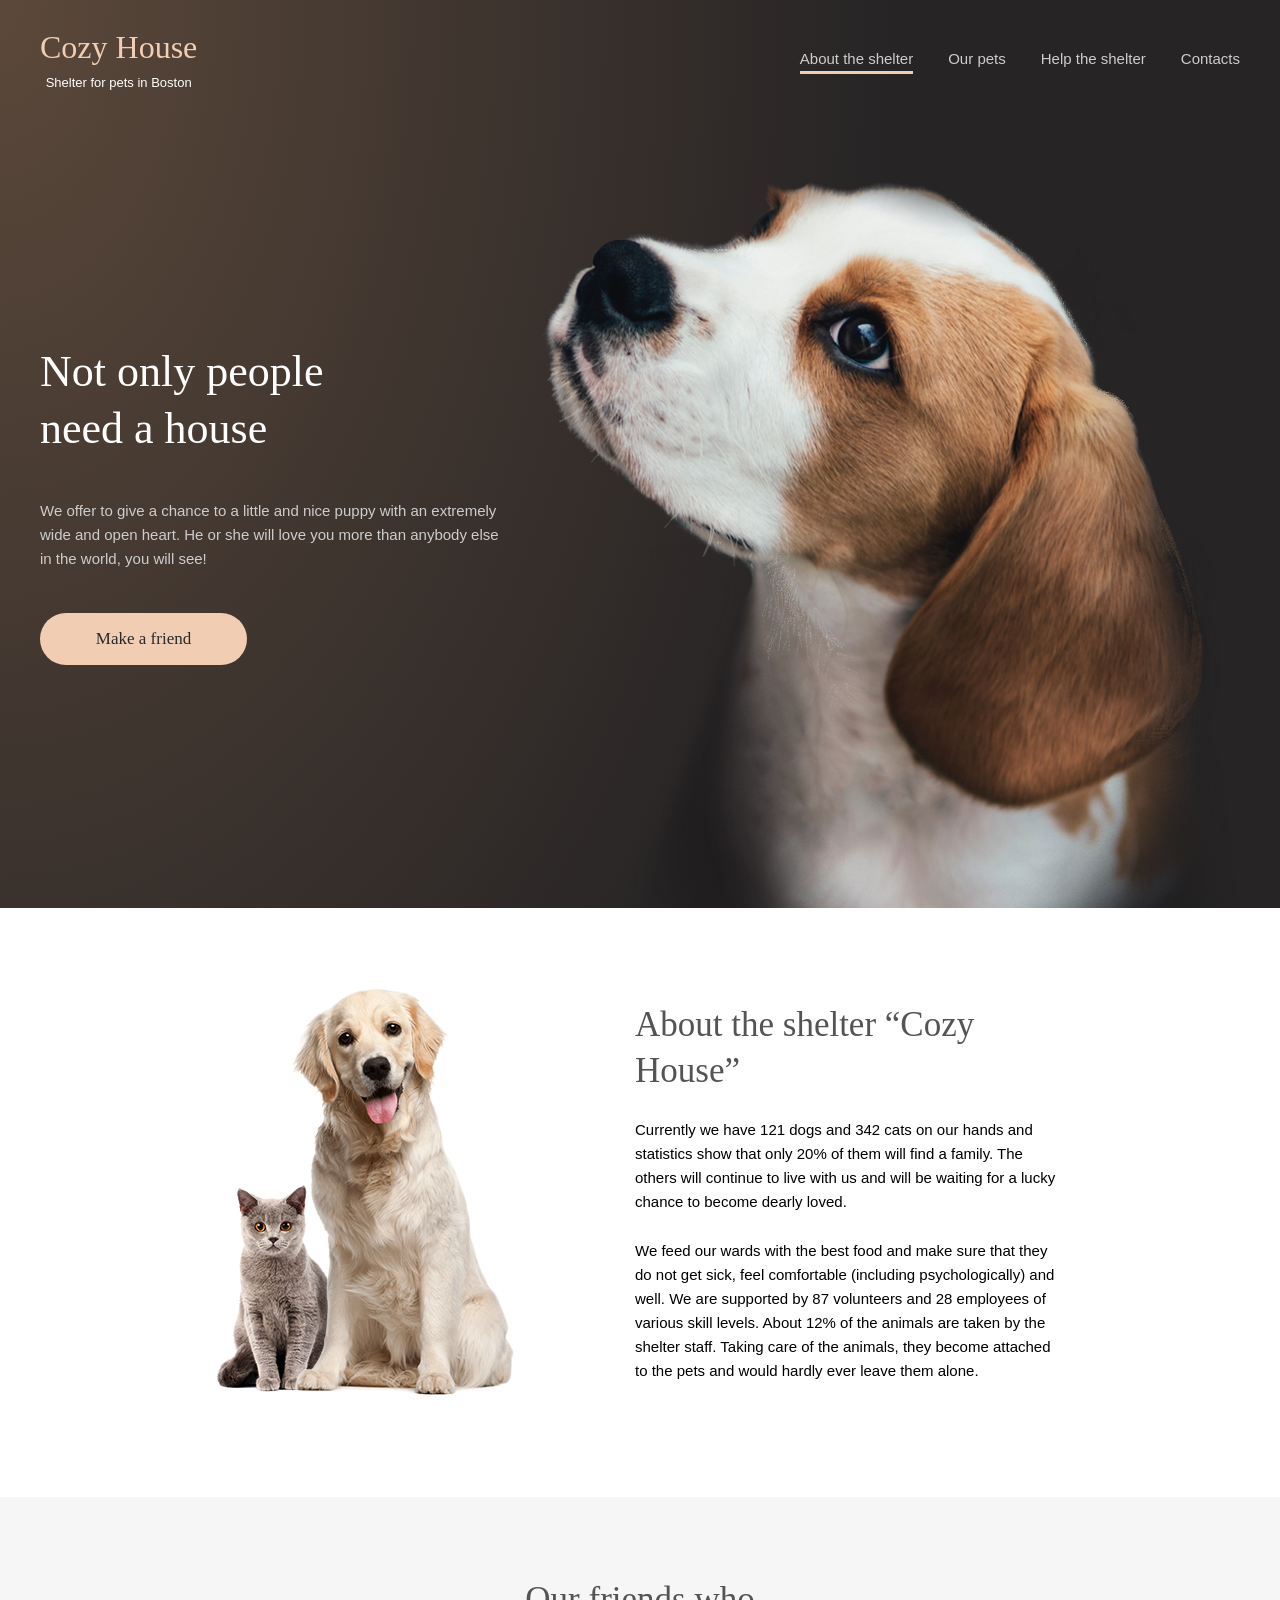
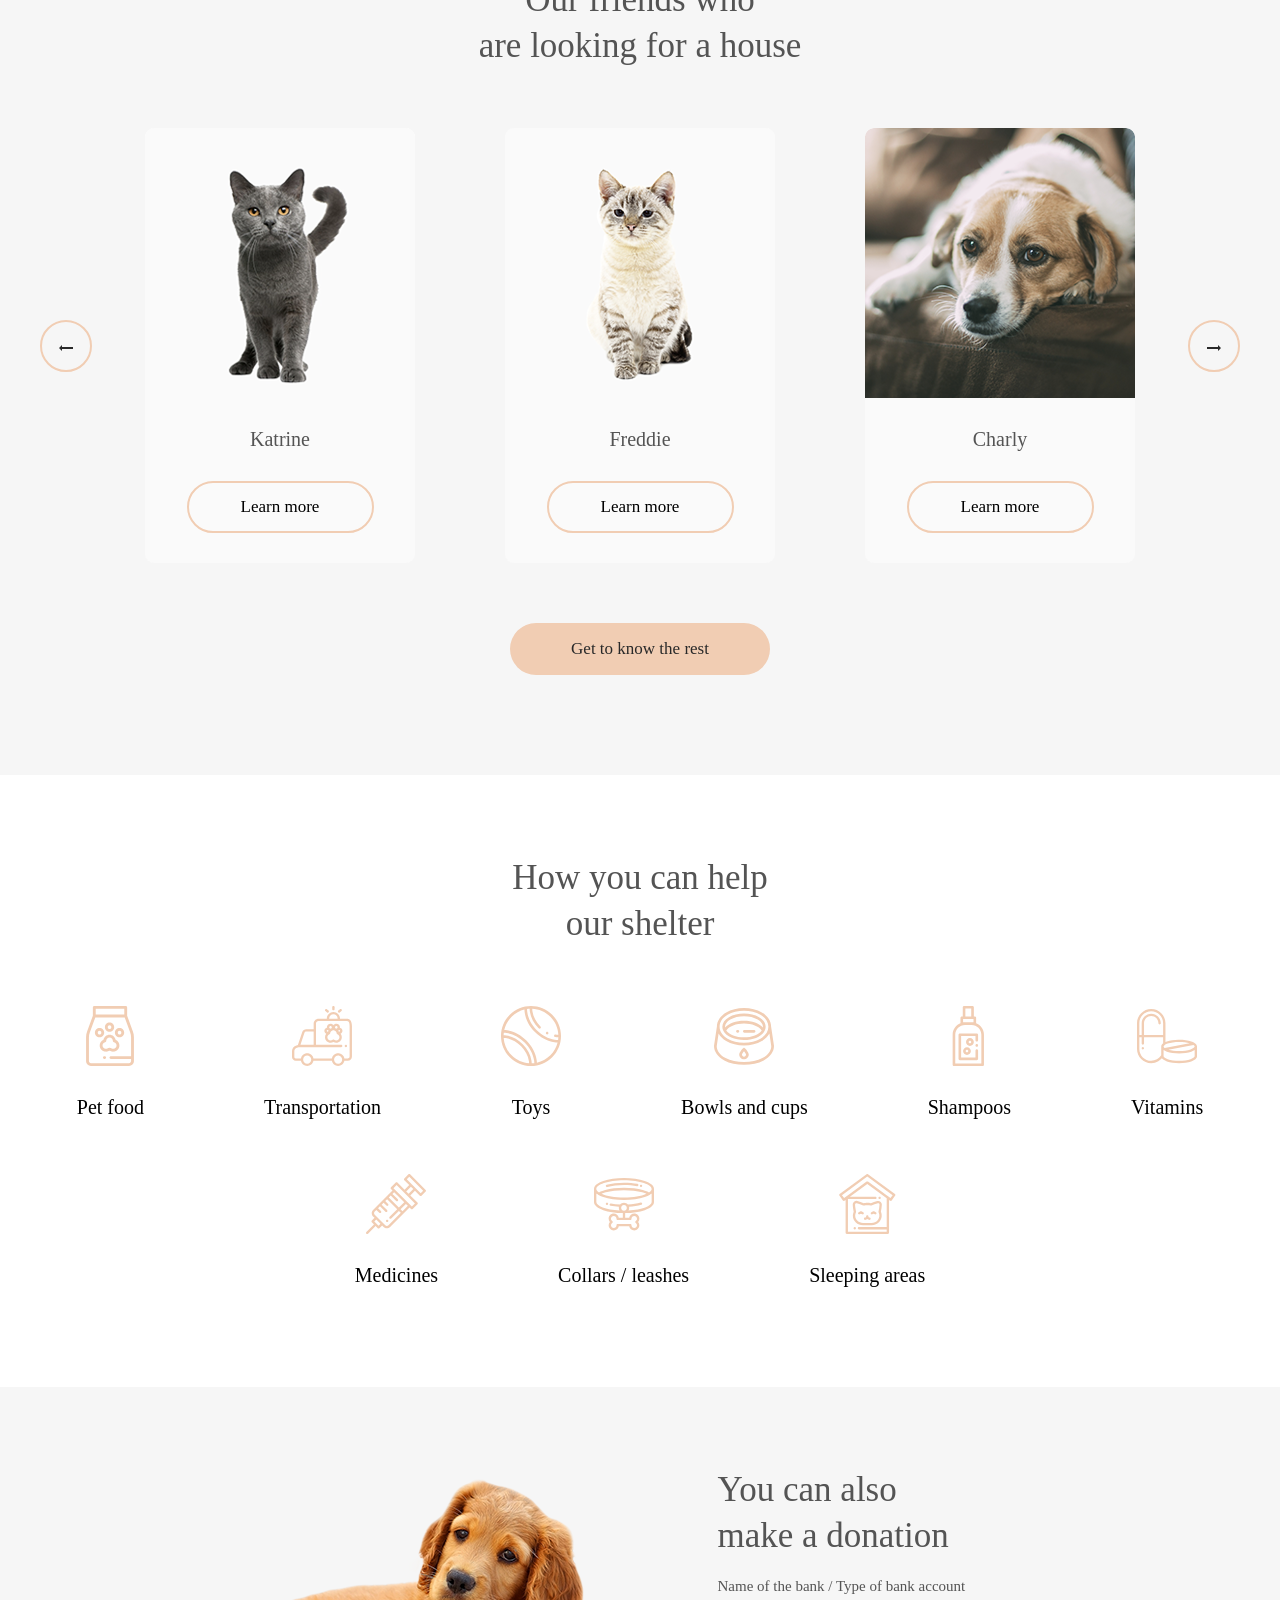
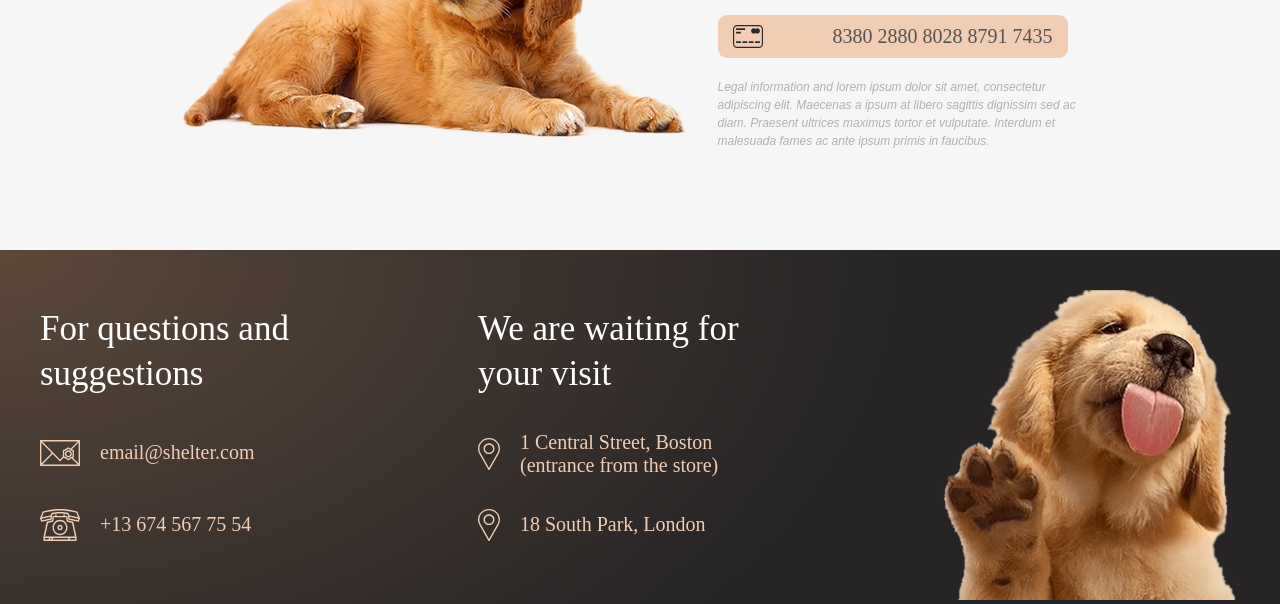
==== commit 91062b90: "fix: background color changed with Perfect Pixel for donation section" ====
--- a/shelter/index.html
+++ b/shelter/index.html
@@ -94,8 +94,8 @@
     <link rel="stylesheet" href="./css/media/0768px/5__help_section.css?nocache=2026-06-21_01-40">
     <link rel="stylesheet" href="./css/media/1280px/5__help_section.css?nocache=2026-06-21_01-40">
 
-    <link rel="stylesheet" href="./css/media/0320px/6__donation_section.css?nocache=2026-06-21_01-40">
-    <link rel="stylesheet" href="./css/media/0768px/6__donation_section.css?nocache=2026-06-21_01-40">
+    <link rel="stylesheet" href="./css/media/0320px/6__donation_section.css?nocache=2026-06-29_03-15">
+    <link rel="stylesheet" href="./css/media/0768px/6__donation_section.css?nocache=2026-06-29_03-15">
     <link rel="stylesheet" href="./css/media/1280px/6__donation_section.css?nocache=2026-06-21_01-40">
 
     <link rel="stylesheet" href="./css/media/0320px/7__footer.css?nocache=2026-06-21_01-40">
--- a/shelter/css/media/0320px/6__donation_section.css
+++ b/shelter/css/media/0320px/6__donation_section.css
@@ -1,4 +1,8 @@
 @media screen and (max-width: 767.5px) {
+  .donation__wrapper {
+    background-color: var(--color-light-l);
+  }
+
   .donation__wrapper_content {
     width: 300px;
     margin: 0 auto;
--- a/shelter/css/media/0768px/6__donation_section.css
+++ b/shelter/css/media/0768px/6__donation_section.css
@@ -1,4 +1,8 @@
 @media screen and (min-width: 768px) and (max-width: 1279.5px) {
+  .donation__wrapper {
+    background-color: var(--color-light-l);
+  }
+
   .donation__wrapper_content {
     margin: 0 auto;
 
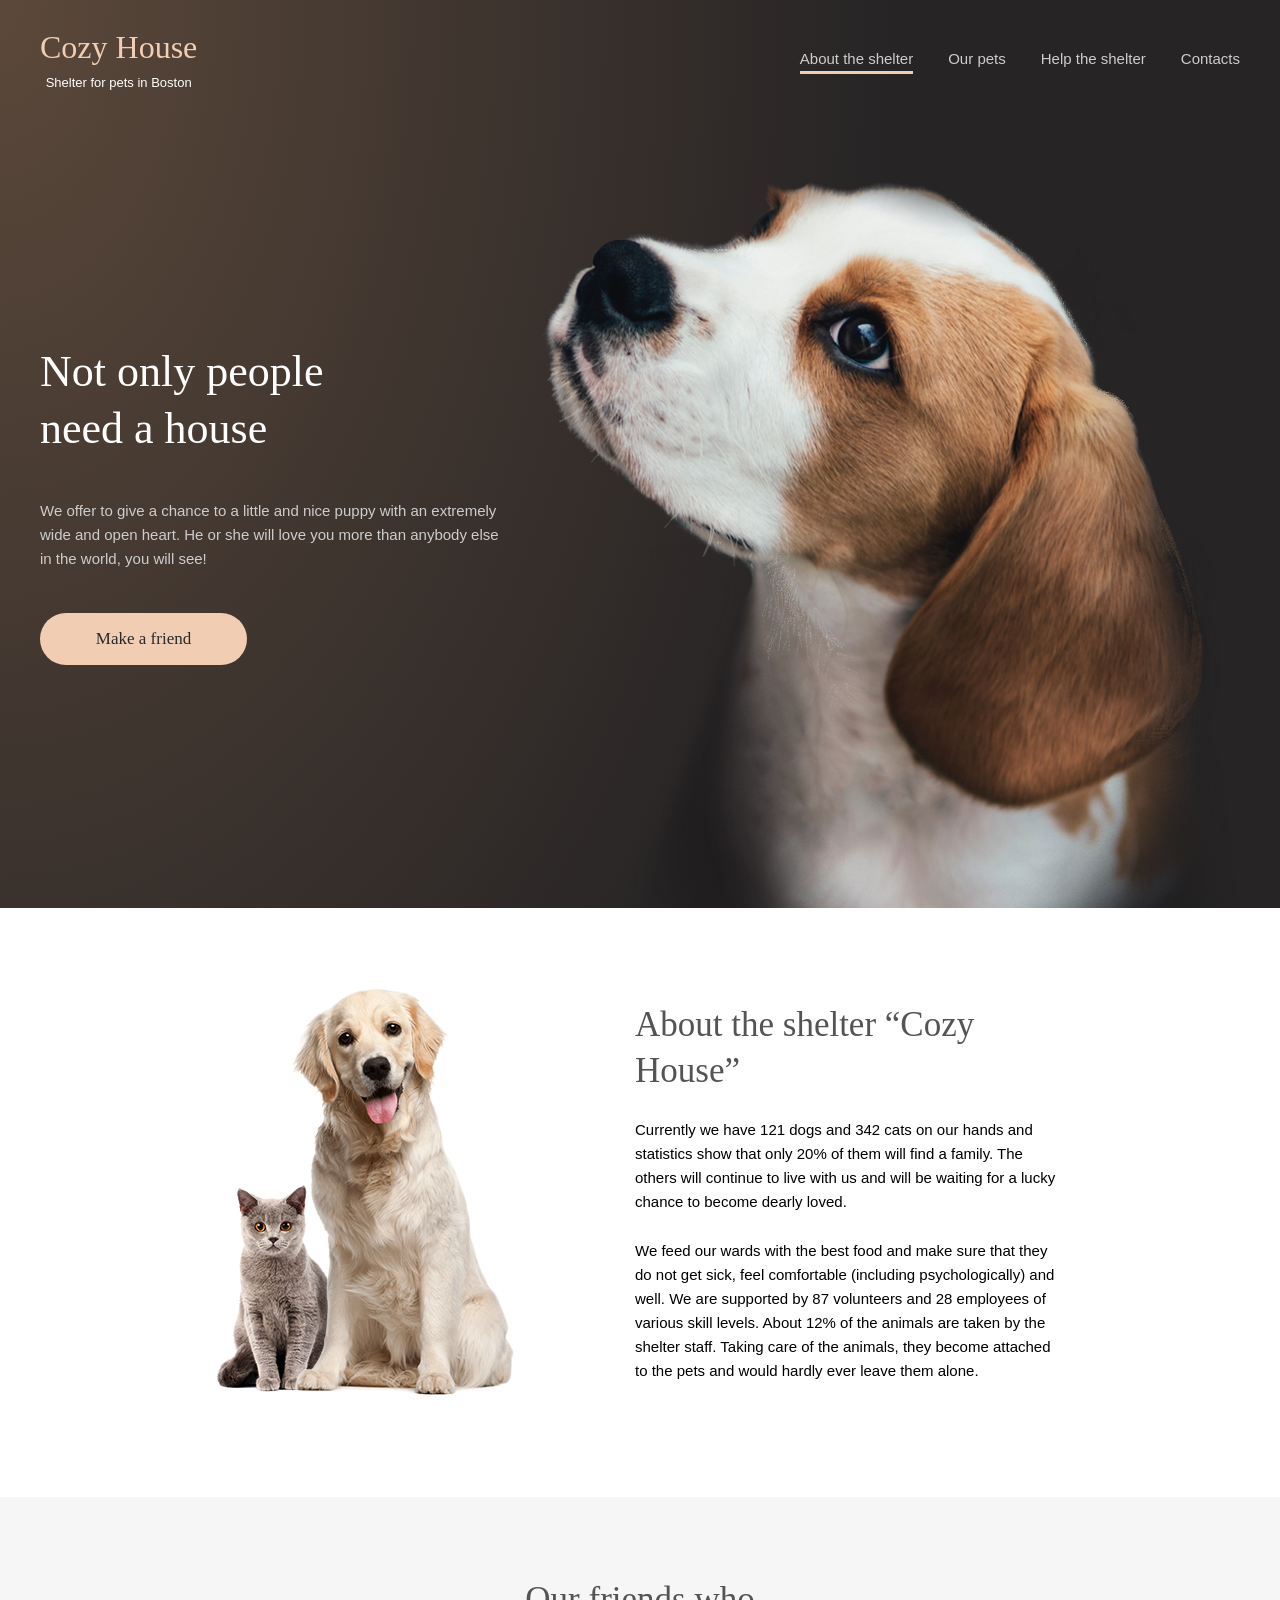
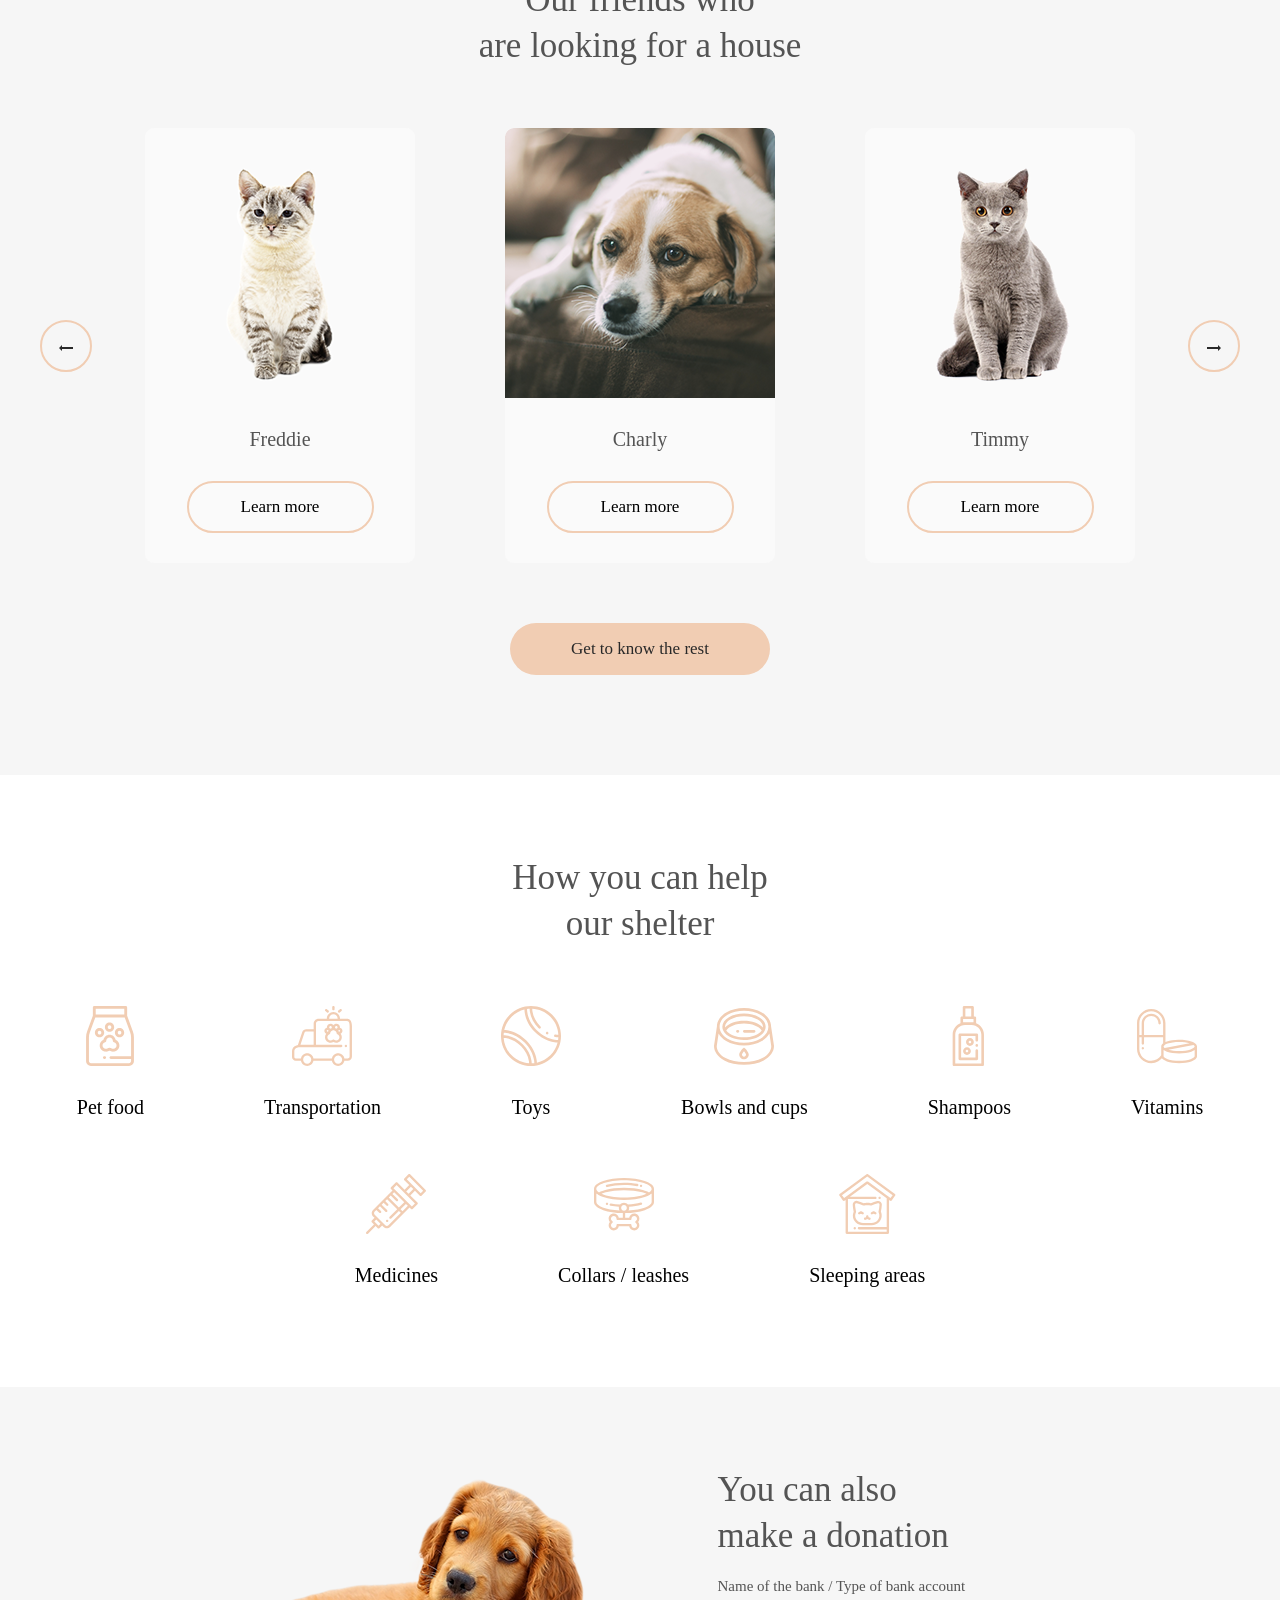
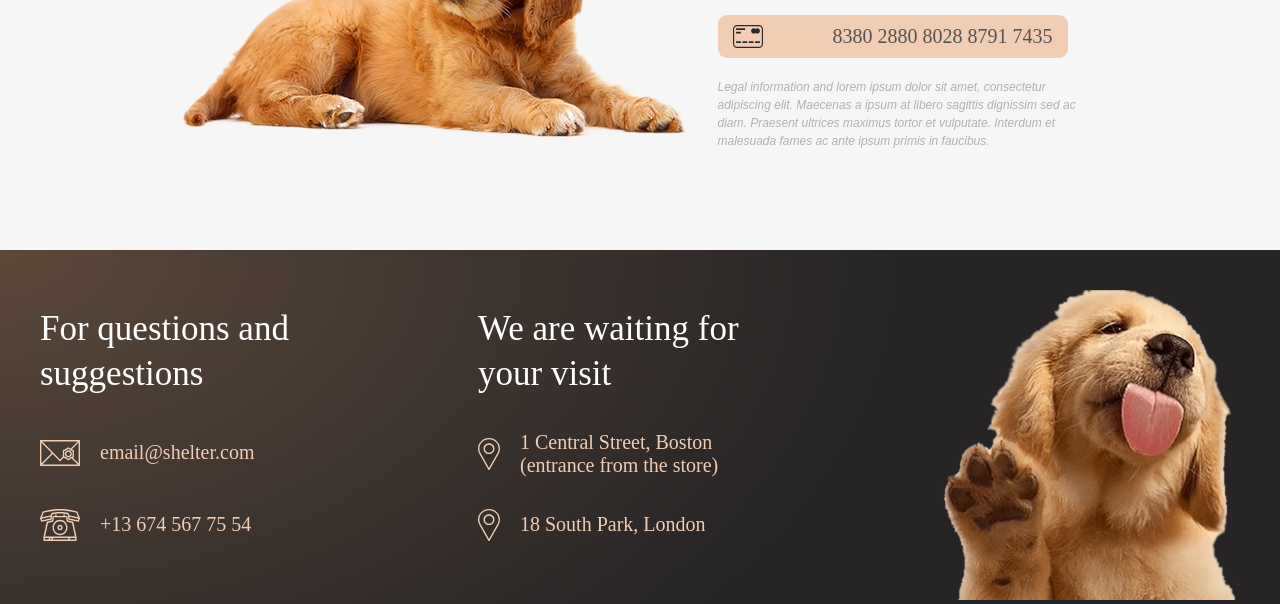
==== commit 667084dc: "feat: animation added for slider" ====
--- a/shelter/index.html
+++ b/shelter/index.html
@@ -86,9 +86,9 @@
     <link rel="stylesheet" href="./css/media/0768px/3__about_section.css?nocache=2026-06-21_01-40">
     <link rel="stylesheet" href="./css/media/1280px/3__about_section.css?nocache=2026-06-21_01-40">
 
-    <link rel="stylesheet" href="./css/media/0320px/4__pets_section.css?nocache=2026-06-21_01-40">
-    <link rel="stylesheet" href="./css/media/0768px/4__pets_section.css?nocache=2026-06-21_01-40">
-    <link rel="stylesheet" href="./css/media/1280px/4__pets_section.css?nocache=2026-06-29_00-15">
+    <link rel="stylesheet" href="./css/media/0320px/4__pets_section.css?nocache=2026-06-29_12-45">
+    <link rel="stylesheet" href="./css/media/0768px/4__pets_section.css?nocache=2026-06-29_12-45">
+    <link rel="stylesheet" href="./css/media/1280px/4__pets_section.css?nocache=2026-06-29_12-45">
 
     <link rel="stylesheet" href="./css/media/0320px/5__help_section.css?nocache=2026-06-21_01-40">
     <link rel="stylesheet" href="./css/media/0768px/5__help_section.css?nocache=2026-06-21_01-40">
@@ -209,7 +209,7 @@
                 </div>
                 <div class="pets__slider_arrows">
                     <div class="pets__slider_arrow_button_block">
-                        <button class="pets__slider_arrow_button" onclick="ShelterMainSlider.left()">
+                        <button class="pets__slider_arrow_button" onclick="ShelterMainSlider.leftRight({command: 'right'})">
                             <svg width="14" height="6" viewBox="0 0 14 6" fill="none"
                                 xmlns="http://www.w3.org/2000/svg">
                                 <path d="M14 2V4H3V6L0 3L3 0V2H14Z" fill="#292929" />
@@ -217,7 +217,7 @@
                         </button>
                     </div>
                     <div class="pets__slider_arrow_button_block">
-                        <button class="pets__slider_arrow_button" onclick="ShelterMainSlider.left()">
+                        <button class="pets__slider_arrow_button" onclick="ShelterMainSlider.leftRight({command: 'left'})">
                             <svg width="14" height="6" viewBox="0 0 14 6" fill="none"
                                 xmlns="http://www.w3.org/2000/svg">
                                 <path d="M0 4V2L11 2V0L14 3L11 6V4L0 4Z" fill="#292929" />
@@ -230,10 +230,10 @@
                 Get to know the rest
             </a>
         </div>
-        <script src="./js/ShelterMainSlider.js?nocache=2026-06-28_22-40"></script>
+        <script src="./js/ShelterMainSlider.js?nocache=2026-06-29_12-45"></script>
         <script src="./js/ShelterModal.js?nocache=2026-06-28_22-30"></script>
         <script>
-            ShelterMainSlider.left();
+            ShelterMainSlider.leftRight();
         </script>
     </section>
     <section id="help" class="help__wrapper">
--- a/shelter/css/media/0320px/4__pets_section.css
+++ b/shelter/css/media/0320px/4__pets_section.css
@@ -77,6 +77,10 @@
     margin: 0 auto !important;
   }
 
+  .pets__slider {
+    overflow: hidden;
+  }
+
   .pets__slider_arrows {
     width: 270px;
     margin: 0 auto;
--- a/shelter/css/media/0768px/4__pets_section.css
+++ b/shelter/css/media/0768px/4__pets_section.css
@@ -83,6 +83,9 @@
 
   .pets__slider {
     position: relative;
+    height: 435px;
+
+    overflow: hidden;
   }
 
   .pets__slider_arrows {
--- a/shelter/css/media/1280px/4__pets_section.css
+++ b/shelter/css/media/1280px/4__pets_section.css
@@ -45,8 +45,11 @@
     gap: 53px;
 
     width: 1200px;
+    height: 435px;
     position: relative;
     margin: 0 auto;
+
+    overflow: hidden;
   }
 
   .pets__slider_cards {
@@ -54,7 +57,6 @@
     max-width: 990px;
     margin: 0 auto;
 
-    overflow: hidden;
     transform: translateX(0%);
     z-index: 3;
   }
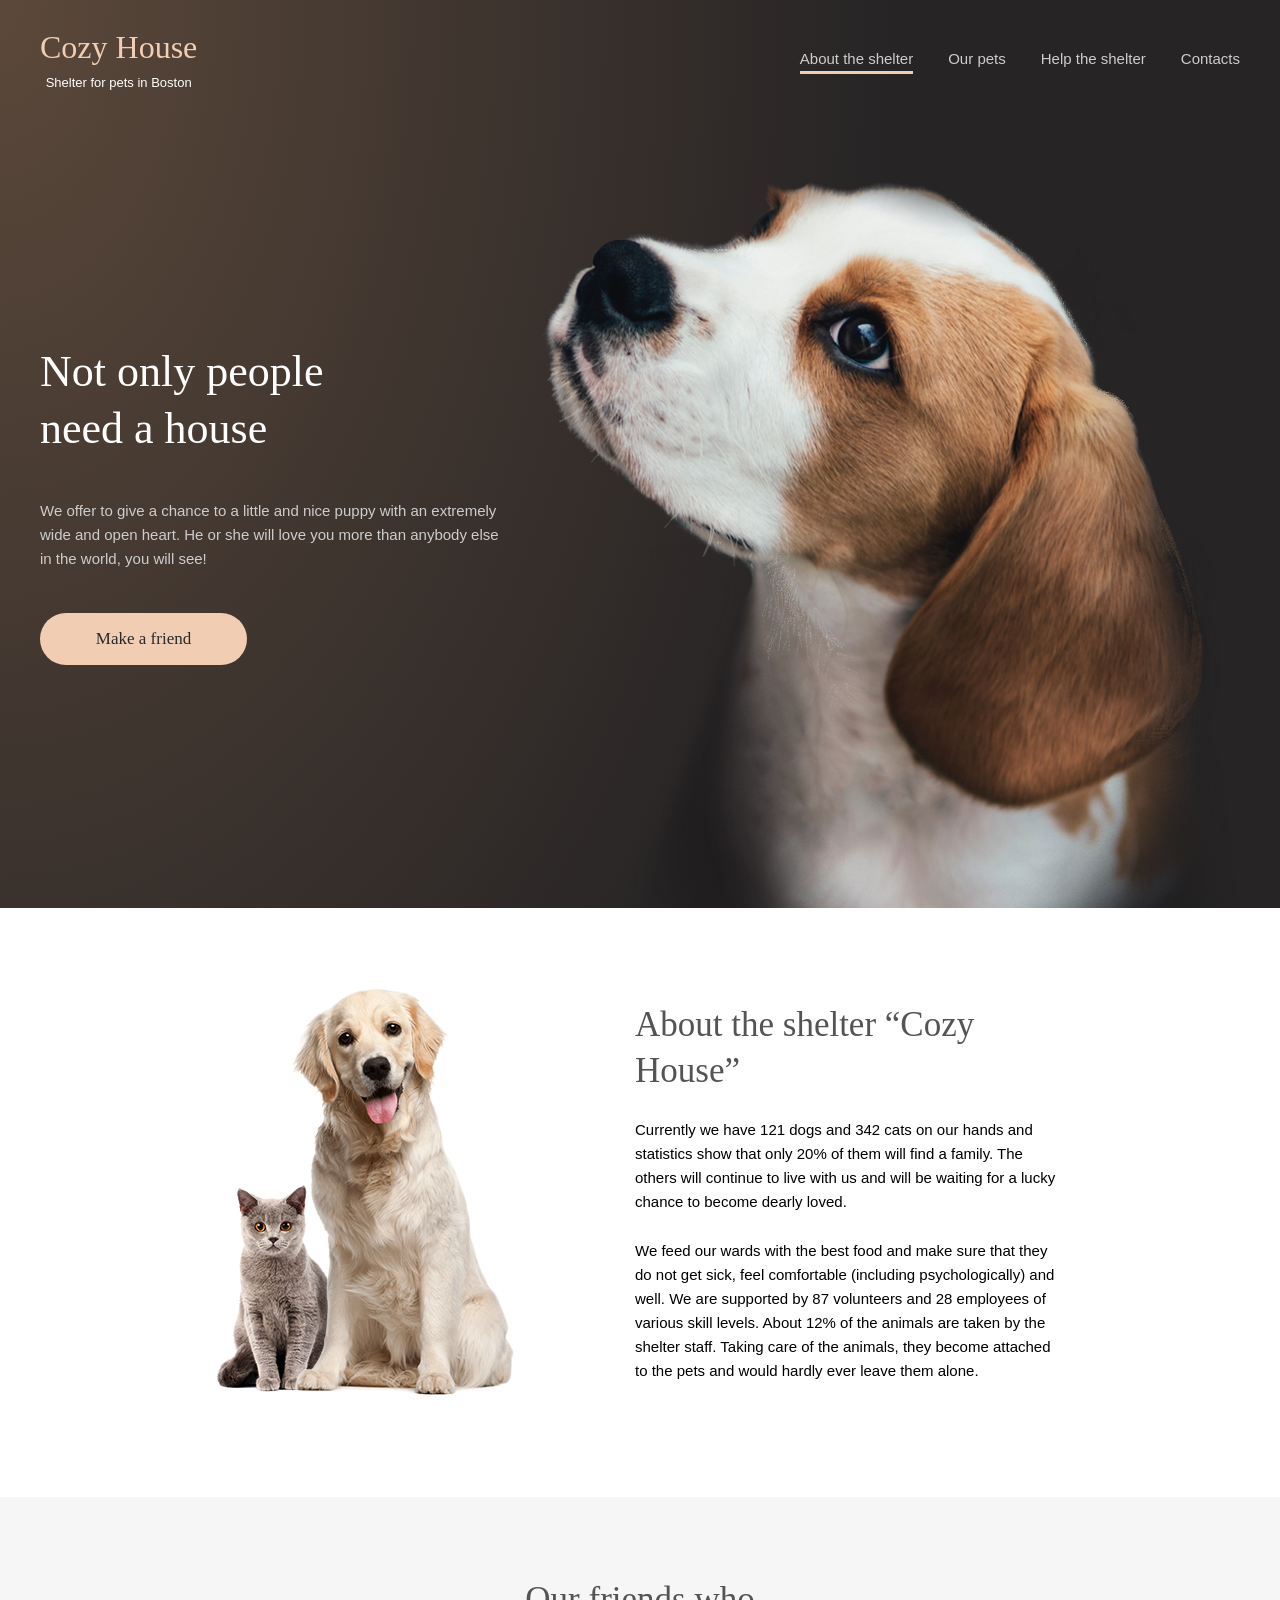
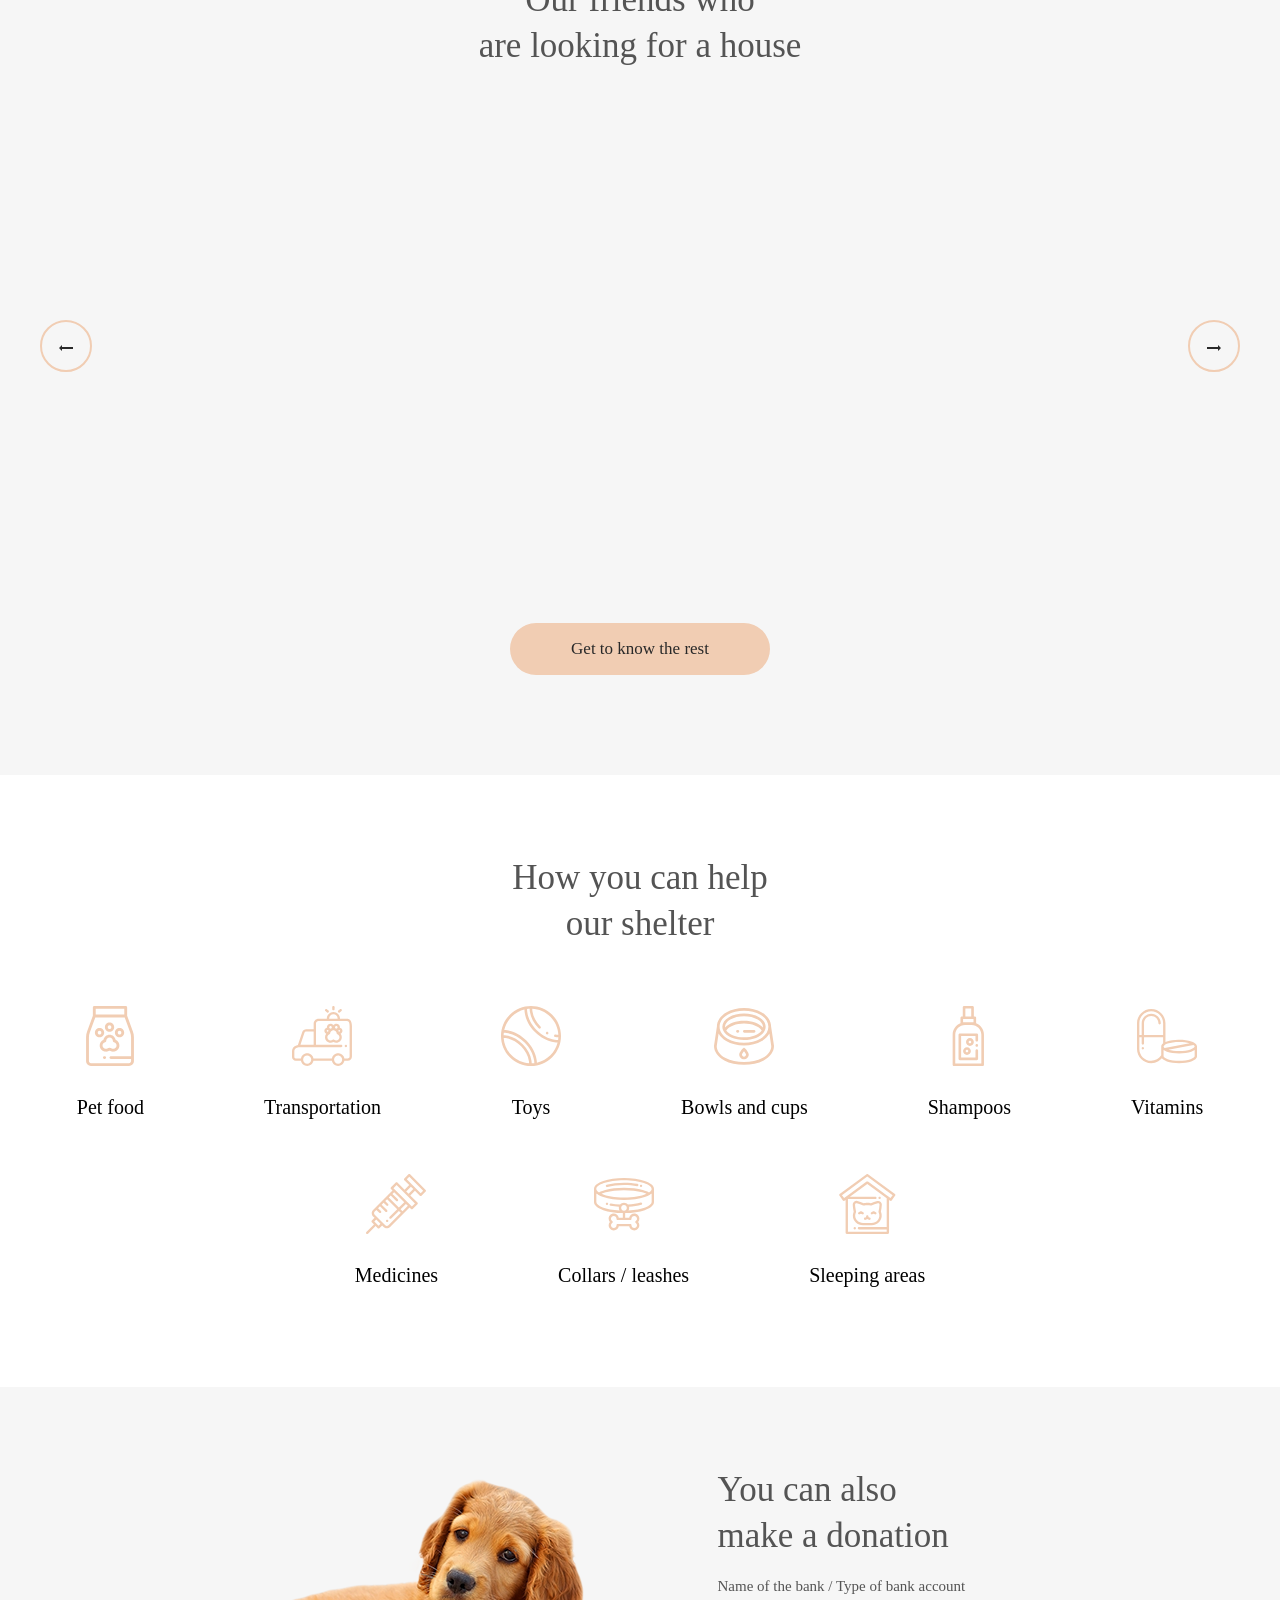
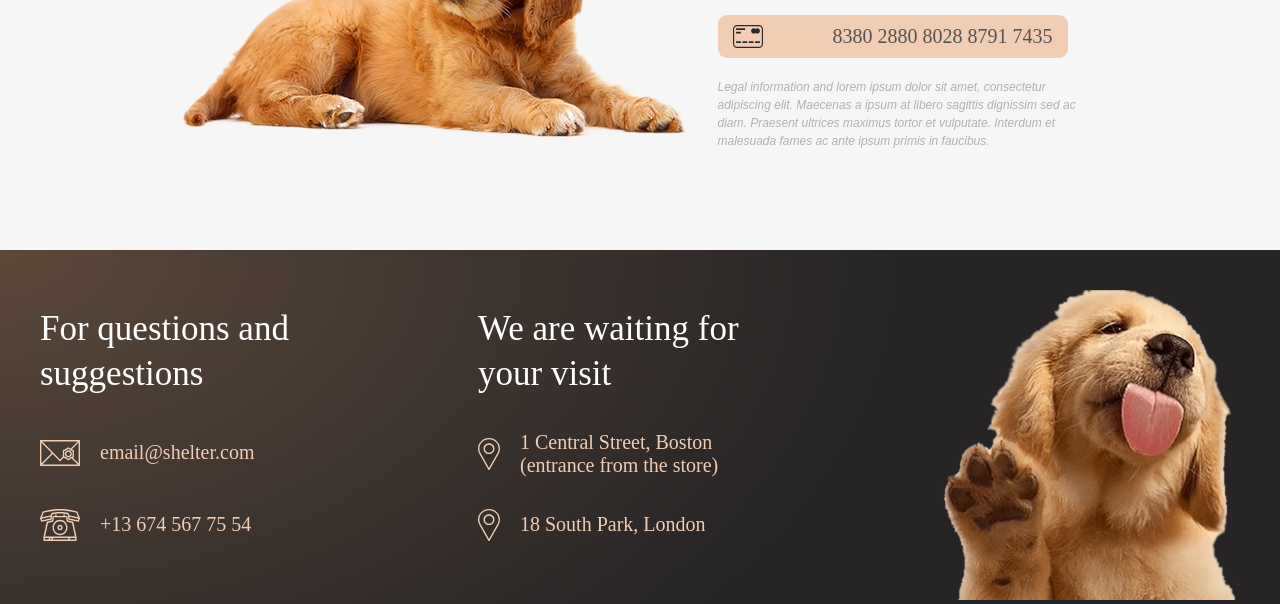
==== commit be26a046: "fix: uri updated for fetch on github pages" ====
--- a/shelter/index.html
+++ b/shelter/index.html
@@ -230,8 +230,8 @@
                 Get to know the rest
             </a>
         </div>
-        <script src="./js/ShelterMainSlider.js?nocache=2026-06-29_12-45"></script>
-        <script src="./js/ShelterModal.js?nocache=2026-06-28_22-30"></script>
+        <script src="./js/ShelterMainSlider.js?nocache=2026-06-29_12-50"></script>
+        <script src="./js/ShelterModal.js?nocache=2026-06-29_12-50"></script>
         <script>
             ShelterMainSlider.leftRight();
         </script>
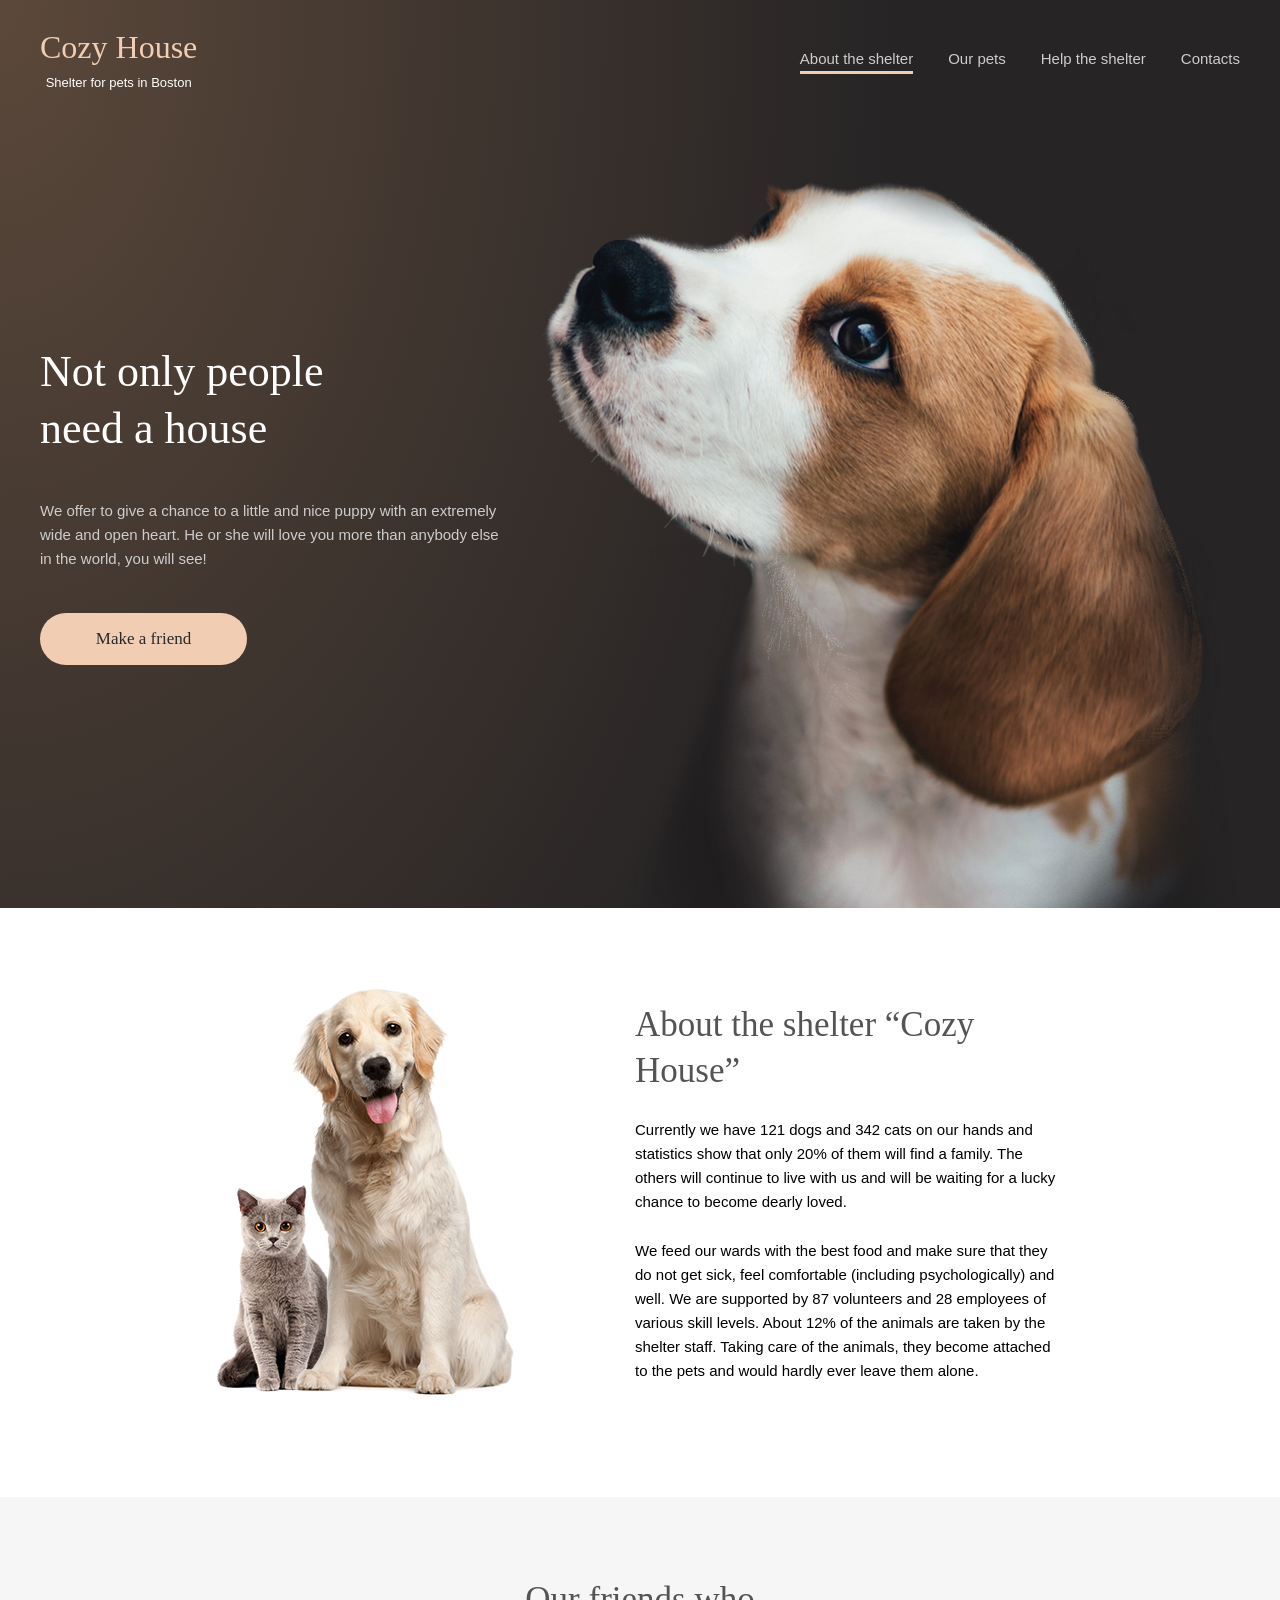
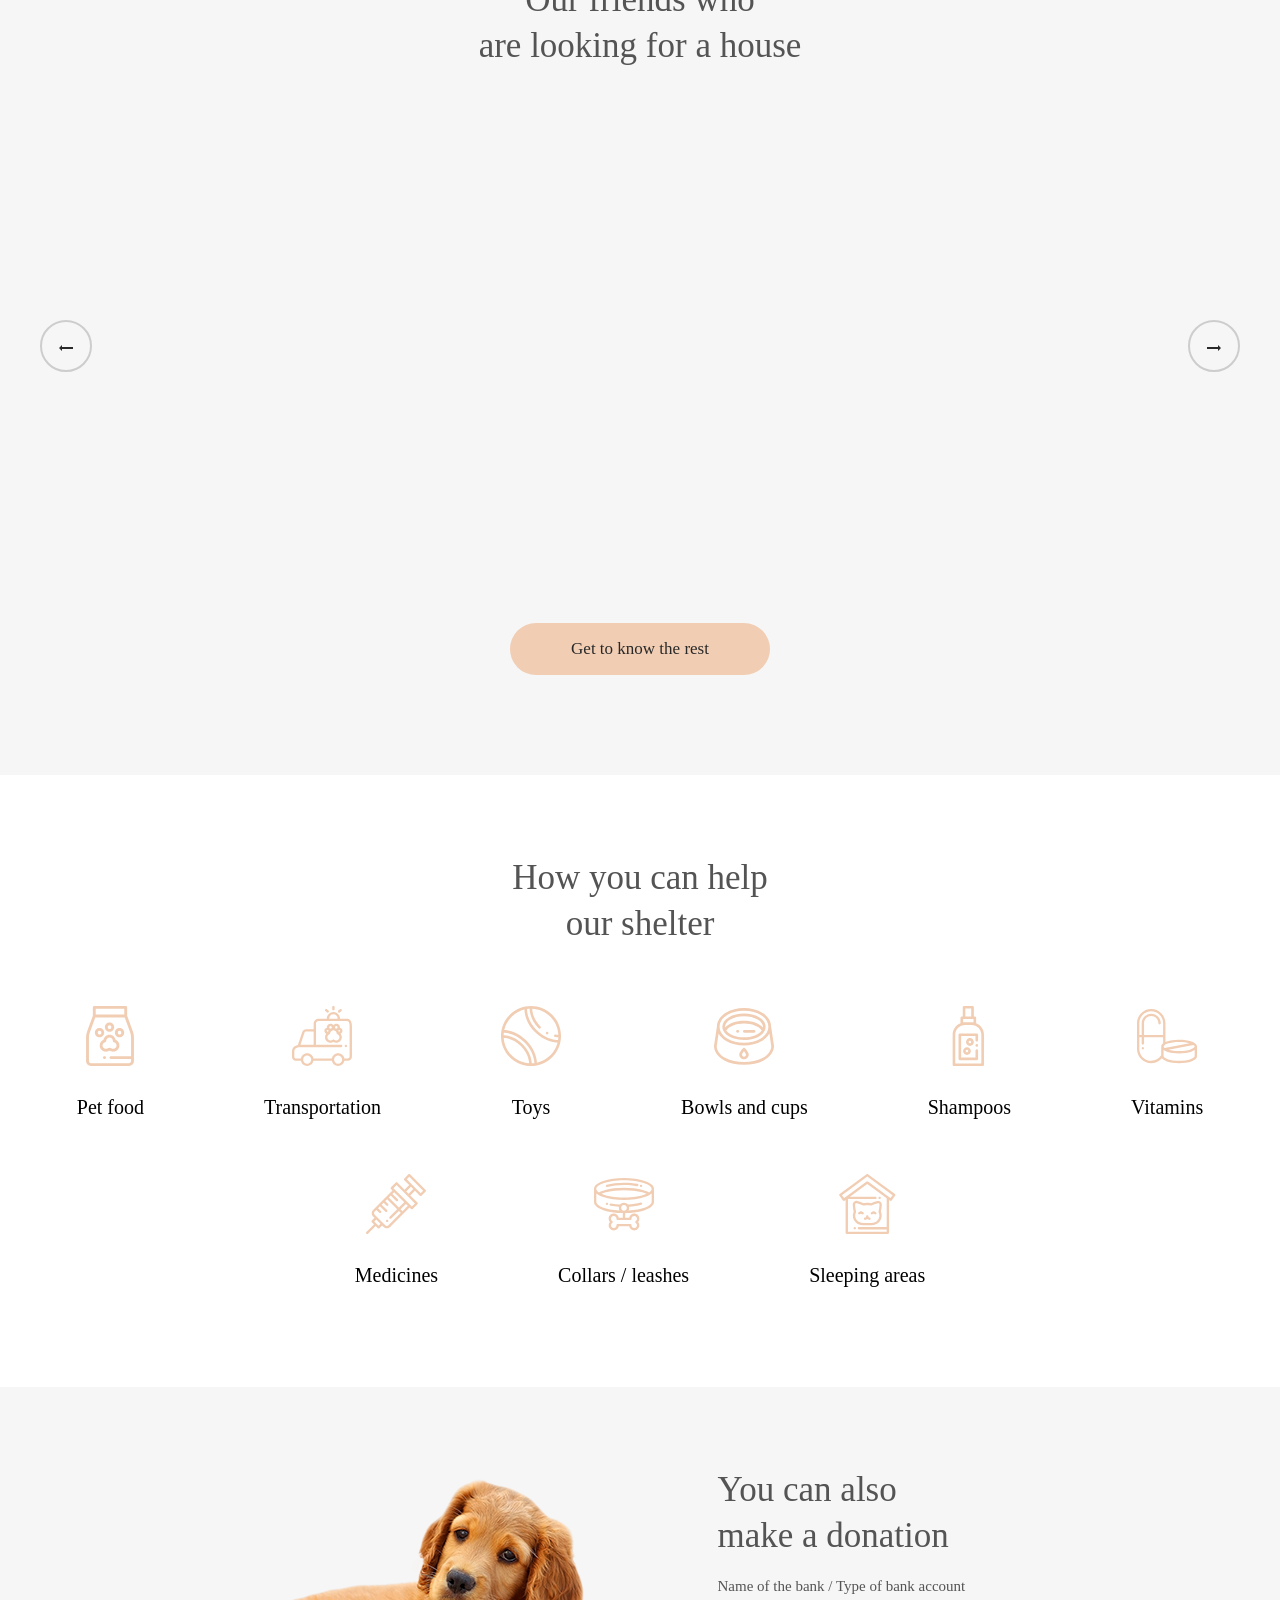
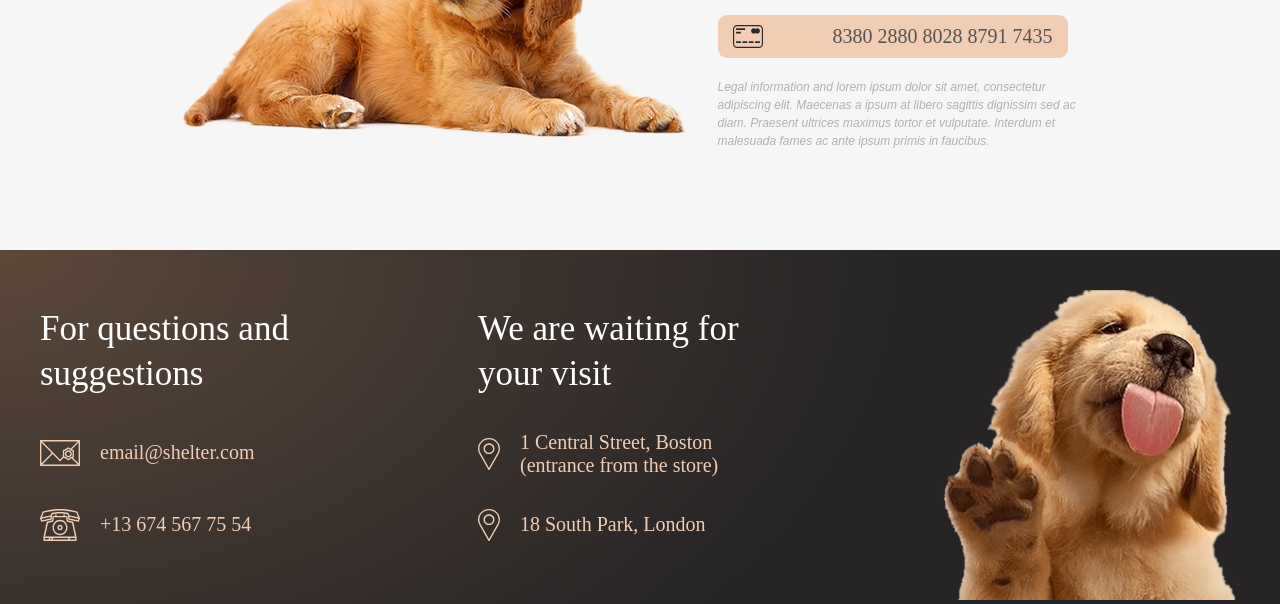
==== commit 1946d847: "feat: disabled slider buttons on animation" ====
--- a/shelter/index.html
+++ b/shelter/index.html
@@ -209,7 +209,11 @@
                 </div>
                 <div class="pets__slider_arrows">
                     <div class="pets__slider_arrow_button_block">
-                        <button class="pets__slider_arrow_button" onclick="ShelterMainSlider.leftRight({command: 'right'})">
+                        <button
+                            id="slider_prev_button"
+                            class="pets__slider_arrow_button"
+                            onclick="ShelterMainSlider.leftRight({command: 'right'})"
+                        >
                             <svg width="14" height="6" viewBox="0 0 14 6" fill="none"
                                 xmlns="http://www.w3.org/2000/svg">
                                 <path d="M14 2V4H3V6L0 3L3 0V2H14Z" fill="#292929" />
@@ -217,7 +221,11 @@
                         </button>
                     </div>
                     <div class="pets__slider_arrow_button_block">
-                        <button class="pets__slider_arrow_button" onclick="ShelterMainSlider.leftRight({command: 'left'})">
+                        <button
+                            id="slider_next_button"
+                            class="pets__slider_arrow_button"
+                            onclick="ShelterMainSlider.leftRight({command: 'left'})"
+                        >
                             <svg width="14" height="6" viewBox="0 0 14 6" fill="none"
                                 xmlns="http://www.w3.org/2000/svg">
                                 <path d="M0 4V2L11 2V0L14 3L11 6V4L0 4Z" fill="#292929" />
@@ -230,8 +238,8 @@
                 Get to know the rest
             </a>
         </div>
-        <script src="./js/ShelterMainSlider.js?nocache=2026-06-29_12-50"></script>
-        <script src="./js/ShelterModal.js?nocache=2026-06-29_12-50"></script>
+        <script src="./js/ShelterMainSlider.js?nocache=2026-06-29_13-35"></script>
+        <script src="./js/ShelterModal.js?nocache=2026-06-29_13-00"></script>
         <script>
             ShelterMainSlider.leftRight();
         </script>
